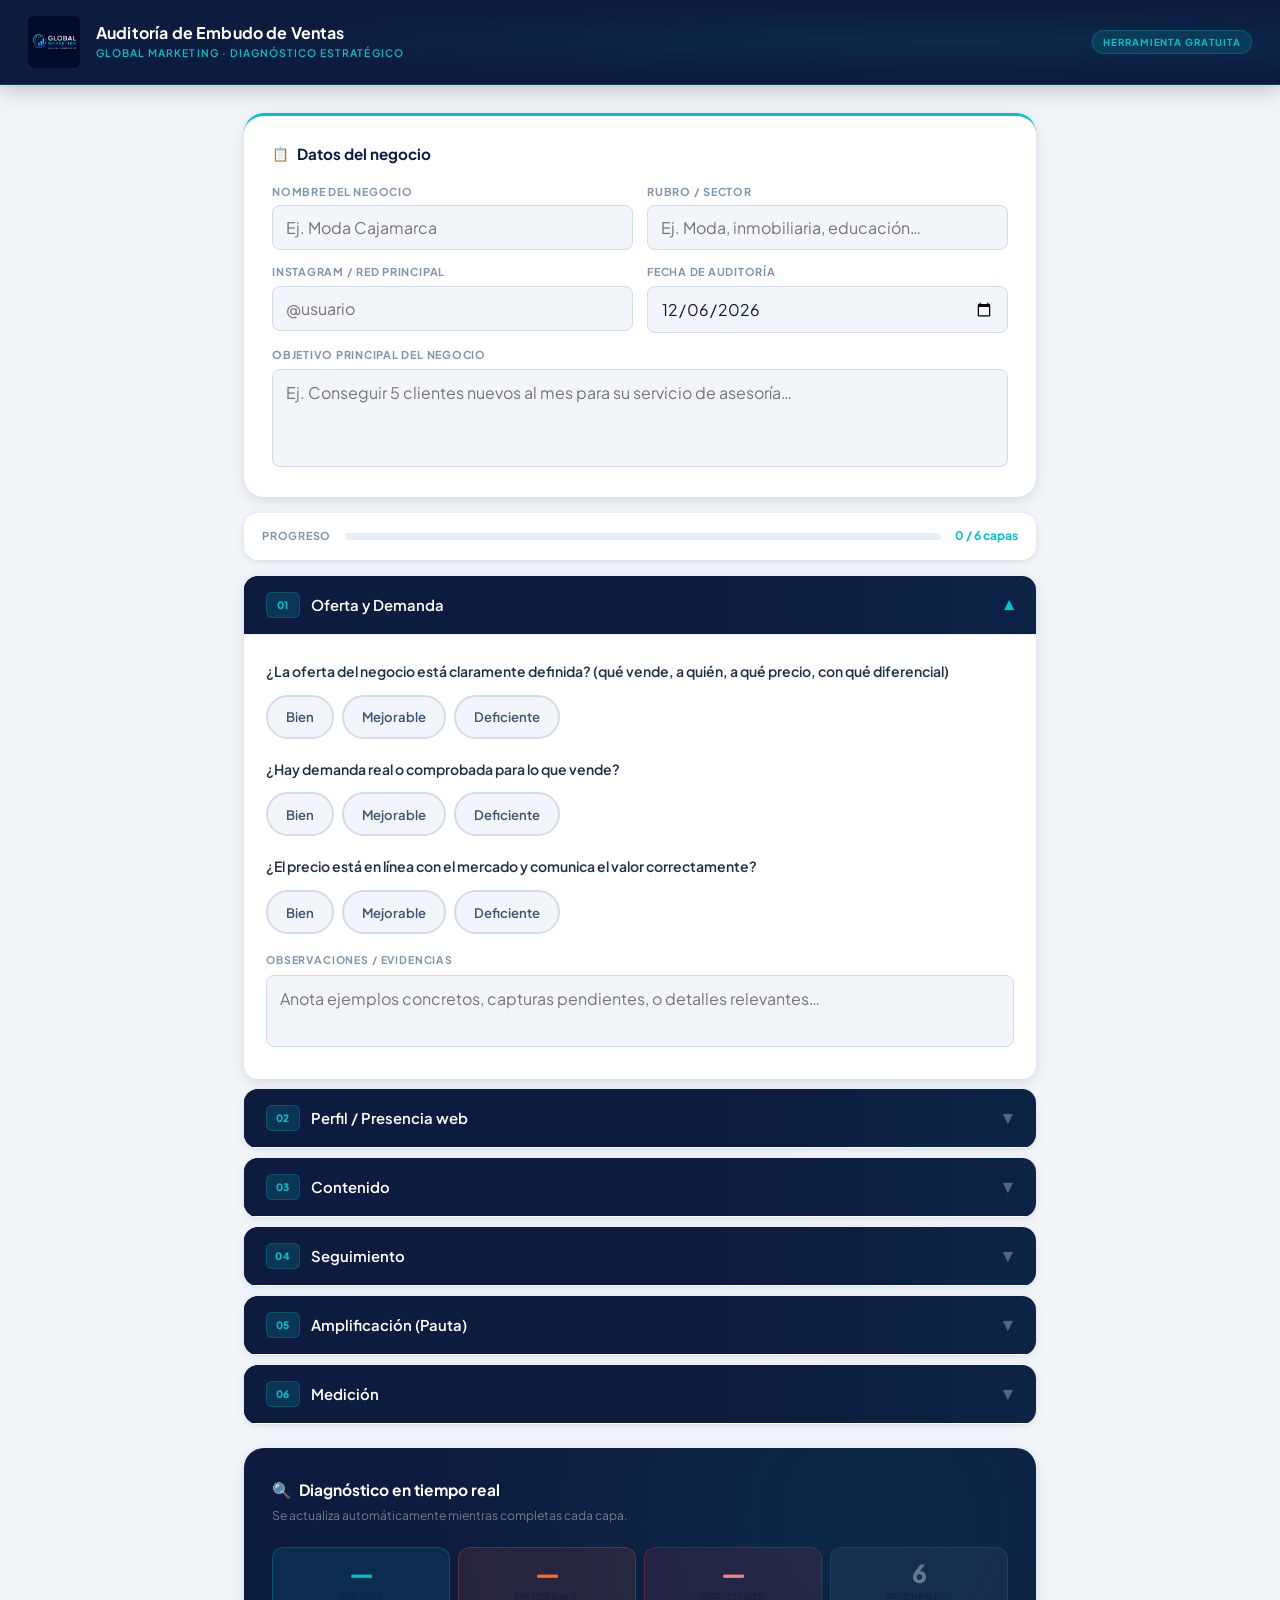
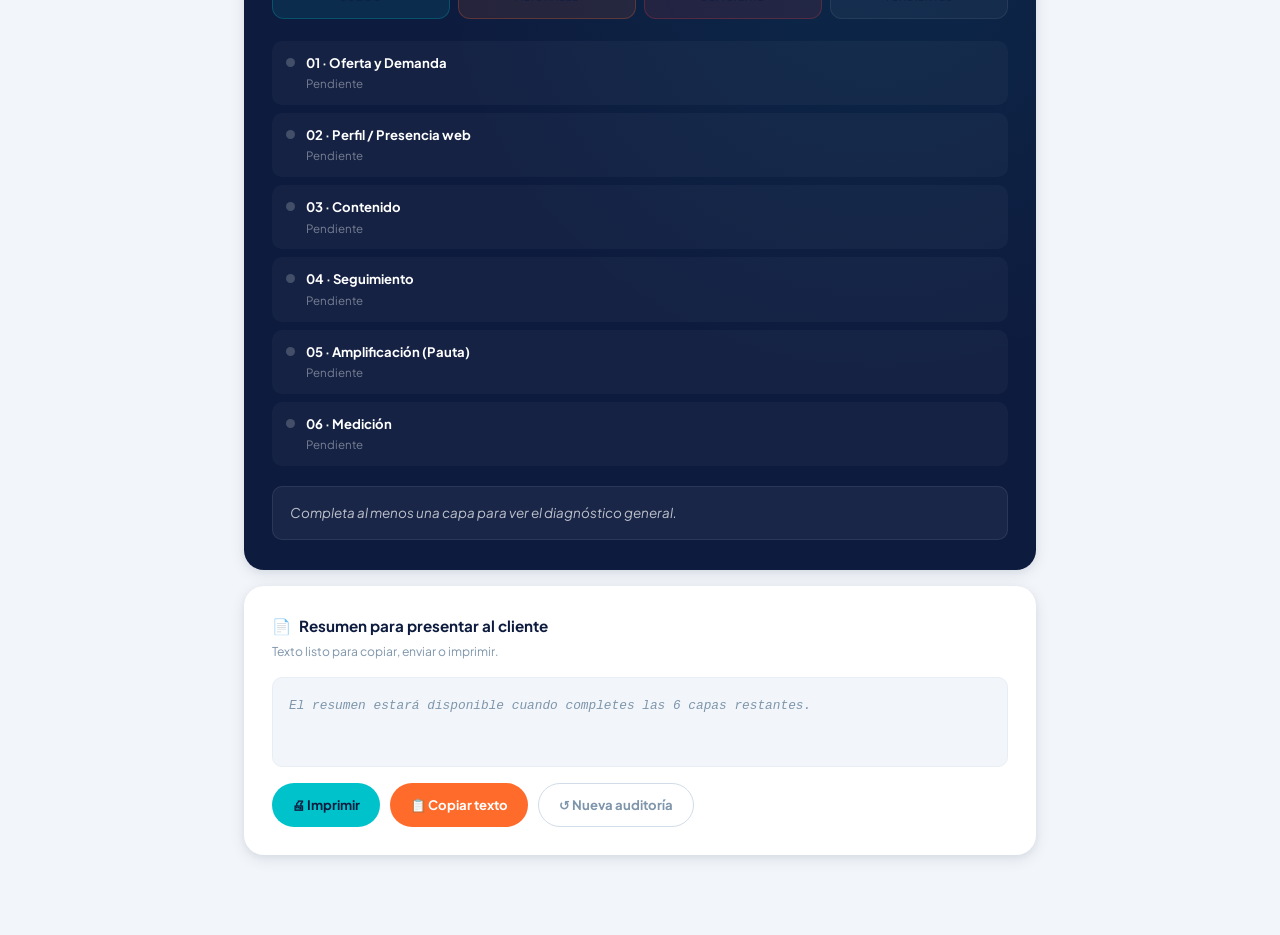
==== auditoria.html @ 601843ef "Subida inicial del sitio Global Marketing" ====
<!DOCTYPE html>
<html lang="es">
<head>
<meta charset="UTF-8">
<meta name="viewport" content="width=device-width, initial-scale=1.0">
<meta name="theme-color" content="#0D1B3E">
<title>Auditoría de Embudo · Global Marketing</title>
<link rel="preconnect" href="https://fonts.googleapis.com">
<link rel="preconnect" href="https://fonts.gstatic.com" crossorigin>
<link href="https://fonts.googleapis.com/css2?family=Plus+Jakarta+Sans:wght@400;500;600;700;800&display=swap" rel="stylesheet">
<style>

/* ── RESET + BASE ────────────────────────────── */
*,*::before,*::after{box-sizing:border-box;margin:0;padding:0}
html{scroll-behavior:smooth;-webkit-text-size-adjust:100%}
body{
  font-family:'Plus Jakarta Sans',system-ui,-apple-system,sans-serif;
  background:#F2F6FA;
  color:#0D1B3E;
  line-height:1.55;
  min-height:100vh;
  -webkit-font-smoothing:antialiased;
}

/* ── VARIABLES ───────────────────────────────── */
:root{
  --navy:#0D1B3E;
  --navy2:#162550;
  --teal:#00C2CB;
  --teal2:#009EA6;
  --orange:#FF6B2B;
  --orange2:#E05820;
  --white:#FFFFFF;
  --g50:#F2F6FA;
  --g100:#E8EEF5;
  --g200:#D2DCE8;
  --g300:#B0C0D2;
  --g400:#7E95AB;
  --g600:#3D5570;
  --g700:#1E3046;
  --ok:#00C2CB;
  --warn:#FF6B2B;
  --err:#E53E3E;
  --r-sm:8px;
  --r:14px;
  --r-lg:20px;
  --sh:0 1px 4px rgba(13,27,62,.06),0 3px 12px rgba(13,27,62,.06);
  --sh-md:0 4px 16px rgba(13,27,62,.09),0 2px 6px rgba(13,27,62,.05);
}

/* ── HEADER ──────────────────────────────────── */
.site-header{
  background:var(--navy);
  background-image:radial-gradient(ellipse at 75% 50%,rgba(0,194,203,.09) 0%,transparent 55%);
  padding:14px 20px;
  display:flex;
  align-items:center;
  gap:12px;
  border-bottom:1px solid rgba(0,194,203,.2);
  position:sticky;
  top:0;
  z-index:100;
  box-shadow:0 2px 24px rgba(0,0,0,.28);
}
@media(min-width:600px){.site-header{padding:16px 28px;gap:16px}}
.site-header img{
  height:44px;
  width:auto;
  object-fit:contain;
  flex-shrink:0;
  border-radius:6px;
}
@media(min-width:600px){.site-header img{height:52px}}
.hdr-title{flex:1;min-width:0}
.hdr-title h1{
  color:var(--white);
  font-size:.9rem;
  font-weight:700;
  letter-spacing:.01em;
  line-height:1.3;
  white-space:nowrap;
  overflow:hidden;
  text-overflow:ellipsis;
}
@media(min-width:480px){.hdr-title h1{font-size:1rem}}
.hdr-title p{
  color:var(--teal);
  font-size:.65rem;
  font-weight:600;
  text-transform:uppercase;
  letter-spacing:.1em;
  margin-top:2px;
}
.hdr-badge{
  background:rgba(0,194,203,.14);
  border:1px solid rgba(0,194,203,.28);
  color:var(--teal);
  font-size:.6rem;
  font-weight:700;
  text-transform:uppercase;
  letter-spacing:.1em;
  padding:4px 10px;
  border-radius:99px;
  white-space:nowrap;
  flex-shrink:0;
  display:none;
}
@media(min-width:480px){.hdr-badge{display:block}}

/* ── LAYOUT ──────────────────────────────────── */
.page-body{
  max-width:840px;
  margin:0 auto;
  padding:20px 14px 80px;
}
@media(min-width:600px){.page-body{padding:28px 24px 80px}}

/* ── CLIENT CARD ─────────────────────────────── */
.client-card{
  background:var(--white);
  border-radius:var(--r-lg);
  box-shadow:var(--sh-md);
  padding:20px 16px 24px;
  margin-bottom:16px;
  border-top:3px solid var(--teal);
}
@media(min-width:600px){.client-card{padding:26px 28px 30px}}
.client-card h2{
  font-size:.95rem;
  font-weight:700;
  color:var(--navy);
  margin-bottom:18px;
  display:flex;
  align-items:center;
  gap:8px;
}
.client-card h2::before{content:'📋';font-size:.85rem}

/* ── FIELDS ──────────────────────────────────── */
.fields-row{
  display:grid;
  grid-template-columns:1fr;
  gap:14px;
}
@media(min-width:500px){.fields-row{grid-template-columns:1fr 1fr}}
.field{display:flex;flex-direction:column;gap:5px}
.field.full{grid-column:1/-1}
.field label{
  font-size:.68rem;
  font-weight:700;
  color:var(--g400);
  text-transform:uppercase;
  letter-spacing:.07em;
}
/* ── prevent iOS zoom: font-size ≥16px on inputs ── */
.field input,
.field select,
.field textarea{
  width:100%;
  border:1.5px solid var(--g200);
  border-radius:var(--r-sm);
  padding:11px 13px;
  font-size:16px;
  color:var(--navy);
  background:var(--g50);
  outline:none;
  transition:border-color .18s,background .18s,box-shadow .18s;
  font-family:inherit;
  -webkit-appearance:none;
  appearance:none;
}
.field input:focus,
.field select:focus,
.field textarea:focus{
  border-color:var(--teal);
  background:var(--white);
  box-shadow:0 0 0 3px rgba(0,194,203,.13);
}
.field textarea{
  resize:none;
  min-height:76px;
  line-height:1.55;
  -webkit-overflow-scrolling:touch;
}
.field input[type="date"]{cursor:pointer}

/* ── PROGRESS ────────────────────────────────── */
.progress-wrap{
  background:var(--white);
  border-radius:var(--r);
  box-shadow:var(--sh);
  padding:14px 18px;
  margin-bottom:16px;
  display:flex;
  align-items:center;
  gap:14px;
}
.progress-label{
  font-size:.68rem;
  font-weight:700;
  color:var(--g400);
  text-transform:uppercase;
  letter-spacing:.07em;
  white-space:nowrap;
}
.progress-bar-bg{
  flex:1;
  height:7px;
  background:var(--g100);
  border-radius:99px;
  overflow:hidden;
}
.progress-bar-fill{
  height:100%;
  background:linear-gradient(90deg,var(--teal),var(--teal2));
  border-radius:99px;
  transition:width .5s cubic-bezier(.4,0,.2,1);
  width:0%;
}
.progress-count{
  font-size:.75rem;
  font-weight:700;
  color:var(--teal);
  white-space:nowrap;
  min-width:62px;
  text-align:right;
}

/* ── LAYER CARDS ─────────────────────────────── */
.layer-card{
  background:var(--white);
  border-radius:var(--r);
  box-shadow:var(--sh);
  margin-bottom:10px;
  overflow:hidden;
  transition:box-shadow .22s;
}
.layer-card.open{box-shadow:var(--sh-md)}

.layer-header{
  padding:0 16px;
  height:58px;
  display:flex;
  align-items:center;
  gap:11px;
  cursor:pointer;
  background:var(--navy);
  background-image:linear-gradient(to right,var(--navy) 60%,rgba(0,194,203,.05));
  transition:background-color .18s;
  -webkit-tap-highlight-color:transparent;
  touch-action:manipulation;
  user-select:none;
}
@media(min-width:600px){.layer-header{padding:0 22px}}
.layer-header:hover{background-color:var(--navy2)}
.layer-header:active{background-color:#1d3060}

.layer-num{
  background:rgba(0,194,203,.16);
  color:var(--teal);
  font-size:.64rem;
  font-weight:800;
  padding:4px 8px;
  border-radius:6px;
  letter-spacing:.05em;
  min-width:34px;
  text-align:center;
  flex-shrink:0;
  border:1px solid rgba(0,194,203,.22);
}
.layer-name{
  color:var(--white);
  font-size:.88rem;
  font-weight:600;
  flex:1;
  min-width:0;
  overflow:hidden;
  text-overflow:ellipsis;
  white-space:nowrap;
}
@media(min-width:400px){.layer-name{font-size:.93rem}}

.layer-status-badge{
  font-size:.62rem;
  font-weight:700;
  padding:3px 9px;
  border-radius:99px;
  opacity:0;
  transition:opacity .3s;
  white-space:nowrap;
  flex-shrink:0;
}
.layer-status-badge.visible{opacity:1}
.layer-status-badge.bien {background:rgba(0,194,203,.2);color:var(--teal)}
.layer-status-badge.mejor{background:rgba(255,107,43,.2);color:var(--orange)}
.layer-status-badge.defic{background:rgba(229,62,62,.2);color:#FC8181}

.layer-chevron{
  color:rgba(255,255,255,.3);
  font-size:.85rem;
  transition:transform .32s cubic-bezier(.4,0,.2,1),color .2s;
  flex-shrink:0;
}
.layer-card.open .layer-chevron{transform:rotate(180deg);color:var(--teal)}

/* ── ACCORDION (max-height, no display:none) ─── */
.layer-body{
  max-height:0;
  overflow:hidden;
  padding:0 16px;
  border-top:1px solid transparent;
  transition:
    max-height .42s cubic-bezier(.4,0,.2,1),
    padding-top .26s ease,
    padding-bottom .26s ease,
    border-top-color .22s;
}
@media(min-width:600px){.layer-body{padding:0 22px}}
.layer-card.open .layer-body{
  max-height:1800px;
  padding-top:6px;
  padding-bottom:26px;
  border-top-color:var(--g100);
}

/* ── QUESTIONS ───────────────────────────────── */
.question-block{margin-top:20px}
.question-label{
  font-size:.875rem;
  font-weight:600;
  color:var(--g700);
  margin-bottom:12px;
  line-height:1.55;
}
.question-options{
  display:flex;
  gap:8px;
  flex-wrap:wrap;
}

/* min 44px height for touch targets */
.opt-btn{
  min-height:44px;
  padding:10px 18px;
  border-radius:99px;
  border:2px solid var(--g200);
  background:var(--g50);
  font-size:.82rem;
  font-weight:600;
  cursor:pointer;
  transition:all .18s cubic-bezier(.4,0,.2,1);
  color:var(--g600);
  font-family:inherit;
  display:inline-flex;
  align-items:center;
  justify-content:center;
  touch-action:manipulation;
  -webkit-tap-highlight-color:transparent;
  user-select:none;
}
.opt-btn:hover{
  border-color:var(--teal);
  color:var(--navy);
  background:rgba(0,194,203,.06);
  transform:translateY(-1px);
}
.opt-btn:active{transform:none}
.opt-btn.sel-bien {border-color:var(--ok);  background:rgba(0,194,203,.1); color:#006B72;font-weight:700}
.opt-btn.sel-mejor{border-color:var(--warn);background:rgba(255,107,43,.1);color:#B34A10;font-weight:700}
.opt-btn.sel-defic{border-color:var(--err); background:rgba(229,62,62,.1); color:#C53030;font-weight:700}

/* ── NOTES AREA ──────────────────────────────── */
.notes-area{margin-top:18px}
.notes-area label{
  font-size:.66rem;
  font-weight:700;
  color:var(--g400);
  text-transform:uppercase;
  letter-spacing:.08em;
  display:block;
  margin-bottom:6px;
}
.notes-area textarea{
  width:100%;
  border:1.5px solid var(--g200);
  border-radius:var(--r-sm);
  padding:11px 13px;
  font-size:16px;
  color:var(--navy);
  background:var(--g50);
  outline:none;
  resize:none;
  min-height:64px;
  font-family:inherit;
  transition:border-color .18s,box-shadow .18s,background .18s;
  -webkit-overflow-scrolling:touch;
  line-height:1.5;
}
.notes-area textarea:focus{
  border-color:var(--teal);
  background:var(--white);
  box-shadow:0 0 0 3px rgba(0,194,203,.13);
}

/* ── ALERT BOX ───────────────────────────────── */
.layer-alert{
  margin-top:16px;
  padding:12px 15px;
  border-radius:10px;
  font-size:.82rem;
  line-height:1.55;
  display:none;
}
.layer-alert.orange{background:rgba(255,107,43,.07);border-left:3px solid var(--orange);color:#8B3A0D;display:block}
.layer-alert.red   {background:rgba(229,62,62,.07); border-left:3px solid var(--err);   color:#7A2828;display:block}
.layer-alert.teal  {background:rgba(0,194,203,.07); border-left:3px solid var(--teal);  color:#00585F;display:block}

/* ── DIAGNOSIS PANEL ─────────────────────────── */
.diag-panel{
  background:var(--navy);
  background-image:radial-gradient(ellipse at 80% 10%,rgba(0,194,203,.08) 0%,transparent 50%);
  border-radius:var(--r-lg);
  box-shadow:var(--sh-md);
  padding:24px 16px;
  margin-top:24px;
}
@media(min-width:600px){.diag-panel{padding:30px 28px}}
.diag-panel h2{
  color:var(--white);
  font-size:.97rem;
  font-weight:700;
  margin-bottom:4px;
  display:flex;
  align-items:center;
  gap:8px;
}
.diag-panel h2::before{content:'🔍'}
.diag-panel .subtitle{
  color:rgba(255,255,255,.42);
  font-size:.76rem;
  margin-bottom:22px;
}

.score-row{
  display:flex;
  gap:8px;
  margin-bottom:22px;
  flex-wrap:wrap;
}
.score-pill{
  flex:1;
  min-width:72px;
  text-align:center;
  padding:13px 6px;
  border-radius:12px;
  border:1px solid rgba(255,255,255,.07);
}
.score-pill .num{font-size:1.55rem;font-weight:800;display:block;line-height:1}
.score-pill .lbl{font-size:.6rem;font-weight:600;text-transform:uppercase;letter-spacing:.08em;opacity:.55;display:block;margin-top:4px}
.score-pill.bien {background:rgba(0,194,203,.1); border-color:rgba(0,194,203,.25)}
.score-pill.bien  .num{color:var(--teal)}
.score-pill.mejor{background:rgba(255,107,43,.1);border-color:rgba(255,107,43,.25)}
.score-pill.mejor .num{color:var(--orange)}
.score-pill.defic{background:rgba(229,62,62,.1); border-color:rgba(229,62,62,.25)}
.score-pill.defic .num{color:#FC8181}
.score-pill.pend {background:rgba(255,255,255,.04)}
.score-pill.pend  .num{color:rgba(255,255,255,.35)}

.findings-list{display:flex;flex-direction:column;gap:8px}
.finding-item{border-radius:10px;padding:12px 14px;display:flex;gap:11px;align-items:flex-start}
.finding-item.bien {background:rgba(0,194,203,.07)}
.finding-item.mejor{background:rgba(255,107,43,.07)}
.finding-item.defic{background:rgba(229,62,62,.07)}
.finding-item.pend {background:rgba(255,255,255,.03)}
.finding-dot{width:9px;height:9px;border-radius:50%;margin-top:5px;flex-shrink:0}
.finding-item.bien  .finding-dot{background:var(--teal)}
.finding-item.mejor .finding-dot{background:var(--orange)}
.finding-item.defic .finding-dot{background:#FC8181}
.finding-item.pend  .finding-dot{background:rgba(255,255,255,.2)}
.finding-name  {font-size:.82rem;font-weight:700;color:var(--white)}
.finding-status{font-size:.72rem;color:rgba(255,255,255,.42);margin-top:2px}
.finding-rec   {font-size:.78rem;color:rgba(255,255,255,.6);margin-top:4px;line-height:1.5}
.finding-note  {font-size:.74rem;color:rgba(255,255,255,.32);font-style:italic;margin-top:4px}

.general-reading{
  margin-top:20px;
  padding:15px 17px;
  border-radius:10px;
  background:rgba(255,255,255,.05);
  border:1px solid rgba(255,255,255,.08);
  font-size:.84rem;
  color:rgba(255,255,255,.72);
  line-height:1.65;
  min-height:46px;
}

/* ── SUMMARY CARD ────────────────────────────── */
.summary-card{
  background:var(--white);
  border-radius:var(--r-lg);
  box-shadow:var(--sh-md);
  padding:22px 16px;
  margin-top:16px;
}
@media(min-width:600px){.summary-card{padding:28px 28px}}
.summary-card h2{
  font-size:.95rem;
  font-weight:700;
  color:var(--navy);
  margin-bottom:4px;
  display:flex;
  align-items:center;
  gap:8px;
}
.summary-card h2::before{content:'📄'}
.summary-card .subtitle{font-size:.76rem;color:var(--g400);margin-bottom:16px}
.summary-box{
  background:var(--g50);
  border:1.5px solid var(--g100);
  border-radius:10px;
  padding:16px;
  font-size:.8rem;
  color:var(--navy);
  line-height:1.8;
  white-space:pre-line;
  min-height:90px;
  font-family:'Courier New',monospace;
}
.summary-box em{color:var(--g400);font-style:italic;font-family:inherit}

/* ── ACTION BUTTONS ──────────────────────────── */
.action-row{
  display:flex;
  gap:10px;
  margin-top:16px;
  flex-wrap:wrap;
}
.btn{
  min-height:44px;
  padding:10px 20px;
  border-radius:99px;
  font-size:.82rem;
  font-weight:700;
  cursor:pointer;
  border:none;
  transition:all .18s cubic-bezier(.4,0,.2,1);
  display:inline-flex;
  align-items:center;
  gap:6px;
  font-family:inherit;
  touch-action:manipulation;
  -webkit-tap-highlight-color:transparent;
  user-select:none;
}
.btn-primary{background:var(--teal);color:var(--navy)}
.btn-primary:hover{background:var(--teal2);transform:translateY(-1px);box-shadow:0 4px 14px rgba(0,194,203,.32)}
.btn-primary:active{transform:none;box-shadow:none}
.btn-secondary{background:var(--orange);color:var(--white)}
.btn-secondary:hover{background:var(--orange2);transform:translateY(-1px);box-shadow:0 4px 14px rgba(255,107,43,.35)}
.btn-secondary:active{transform:none;box-shadow:none}
.btn-ghost{background:transparent;color:var(--g400);border:1.5px solid var(--g200)}
.btn-ghost:hover{border-color:var(--g300);color:var(--g700)}

/* ── PRINT ───────────────────────────────────── */
@media print{
  body{background:#fff!important}
  .site-header{position:static!important;background:var(--navy)!important;-webkit-print-color-adjust:exact;print-color-adjust:exact}
  .layer-body{max-height:9999px!important;overflow:visible!important;padding-top:6px!important;padding-bottom:26px!important;border-top-color:var(--g100)!important}
  .layer-header{background:var(--navy)!important;-webkit-print-color-adjust:exact;print-color-adjust:exact}
  .diag-panel{background:var(--navy)!important;-webkit-print-color-adjust:exact;print-color-adjust:exact;page-break-inside:avoid}
  .layer-card{page-break-inside:avoid}
  .summary-card{page-break-inside:avoid}
  .action-row{display:none!important}
  .progress-wrap{display:none!important}
  .hdr-badge{display:none!important}
}

</style>
</head>
<body>

<header class="site-header">
  <img src="[data-uri]" alt="Global Marketing – Digital Ecosystem" />
  <div class="hdr-title">
    <h1>Auditoría de Embudo de Ventas</h1>
    <p>Global Marketing · Diagnóstico estratégico</p>
  </div>
  <span class="hdr-badge">Herramienta gratuita</span>
</header>

<div class="page-body">

  <div class="client-card">
    <h2>Datos del negocio</h2>
    <div class="fields-row">
      <div class="field">
        <label for="biz-name">Nombre del negocio</label>
        <input type="text" id="biz-name" placeholder="Ej. Moda Cajamarca"
               autocorrect="off" autocomplete="organization" spellcheck="false">
      </div>
      <div class="field">
        <label for="biz-sector">Rubro / sector</label>
        <input type="text" id="biz-sector" placeholder="Ej. Moda, inmobiliaria, educación…"
               autocorrect="off" spellcheck="false">
      </div>
      <div class="field">
        <label for="biz-ig">Instagram / red principal</label>
        <input type="text" id="biz-ig" placeholder="@usuario"
               autocorrect="off" autocapitalize="none" spellcheck="false">
      </div>
      <div class="field">
        <label for="biz-date">Fecha de auditoría</label>
        <input type="date" id="biz-date">
      </div>
      <div class="field full">
        <label for="biz-goal">Objetivo principal del negocio</label>
        <textarea id="biz-goal" rows="3"
                  placeholder="Ej. Conseguir 5 clientes nuevos al mes para su servicio de asesoría…"></textarea>
      </div>
    </div>
  </div>

  <div class="progress-wrap">
    <span class="progress-label">Progreso</span>
    <div class="progress-bar-bg">
      <div class="progress-bar-fill" id="progressFill"></div>
    </div>
    <span class="progress-count" id="progressCount">0 / 6 capas</span>
  </div>

  <div id="layersContainer"></div>

  <div class="diag-panel">
    <h2>Diagnóstico en tiempo real</h2>
    <p class="subtitle">Se actualiza automáticamente mientras completas cada capa.</p>
    <div class="score-row">
      <div class="score-pill bien" ><span class="num" id="scoreB">—</span><span class="lbl">Sólido</span></div>
      <div class="score-pill mejor"><span class="num" id="scoreM">—</span><span class="lbl">Mejorable</span></div>
      <div class="score-pill defic"><span class="num" id="scoreD">—</span><span class="lbl">Deficiente</span></div>
      <div class="score-pill pend" ><span class="num" id="scoreP">6</span><span class="lbl">Pendientes</span></div>
    </div>
    <div class="findings-list" id="findingsList"></div>
    <div class="general-reading" id="generalReading">
      <em>Completa al menos una capa para ver el diagnóstico general.</em>
    </div>
  </div>

  <div class="summary-card">
    <h2>Resumen para presentar al cliente</h2>
    <p class="subtitle">Texto listo para copiar, enviar o imprimir.</p>
    <div class="summary-box" id="summaryBox">
      <em>El resumen aparece cuando completes todas las capas.</em>
    </div>
    <div class="action-row">
      <button class="btn btn-primary"   onclick="window.print()">🖨 Imprimir</button>
      <button class="btn btn-secondary" onclick="copyToClipboard(this)">📋 Copiar texto</button>
      <button class="btn btn-ghost"     onclick="resetForm()">↺ Nueva auditoría</button>
    </div>
  </div>

</div>

<script>
// ── helpers ─────────────────────────────────────────────
function _isoToday(id) {
  const d = new Date(), z = n => String(n).padStart(2,"0");
  document.getElementById(id).value = d.getFullYear()+"-"+z(d.getMonth()+1)+"-"+z(d.getDate());
}

// ─────────────────────────────────────────────
// DATA
// ─────────────────────────────────────────────
const LAYERS = [
  {
    id: "oferta",
    num: "01",
    name: "Oferta y Demanda",
    questions: [
      {
        id: "q_oferta_clara",
        text: "¿La oferta del negocio está claramente definida? (qué vende, a quién, a qué precio, con qué diferencial)",
        opts: ["Bien","Mejorable","Deficiente"]
      },
      {
        id: "q_demanda",
        text: "¿Hay demanda real o comprobada para lo que vende?",
        opts: ["Bien","Mejorable","Deficiente"]
      },
      {
        id: "q_precio",
        text: "¿El precio está en línea con el mercado y comunica el valor correctamente?",
        opts: ["Bien","Mejorable","Deficiente"]
      }
    ],
    alerts: {
      defic: "⚠️ Si la oferta no está clara o el mercado no la demanda, ninguna estrategia de contenido podrá compensarlo. Esto es lo primero que hay que resolver.",
      mejor: "💡 La oferta tiene potencial pero necesita afinamiento antes de invertir en contenido o pauta."
    },
    rec: {
      bien:  "Oferta sólida — base lista para construir encima.",
      mejor: "Refinar propuesta de valor antes de escalar. Servicio: taller de oferta + estrategia.",
      defic: "Redefinir oferta y validar demanda antes de cualquier otra acción. Servicio: consultoría estratégica."
    }
  },
  {
    id: "perfil",
    num: "02",
    name: "Perfil / Presencia web",
    questions: [
      {
        id: "q_bio",
        text: "¿La bio/descripción del perfil comunica qué vende y a quién en menos de 5 segundos?",
        opts: ["Bien","Mejorable","Deficiente"]
      },
      {
        id: "q_visual",
        text: "¿La identidad visual (foto, paleta, grilla) proyecta profesionalismo y coherencia de marca?",
        opts: ["Bien","Mejorable","Deficiente"]
      },
      {
        id: "q_web",
        text: "¿Tiene página web o landing page propia? ¿Funciona como punto de venta?",
        opts: ["Bien","Mejorable","Deficiente"]
      },
      {
        id: "q_cta_perfil",
        text: "¿El perfil tiene un CTA claro (link, botón de contacto, WhatsApp)?",
        opts: ["Bien","Mejorable","Deficiente"]
      }
    ],
    alerts: {
      defic: "⚠️ Un perfil que no convierte es como una tienda con la puerta trabada. El contenido trae visitas, pero el perfil las pierde.",
      mejor: "💡 El perfil está encaminado, pero hay oportunidad de optimizar para que cierre más sin necesidad de más seguidores."
    },
    rec: {
      bien:  "Perfil optimizado — convierte visitas en consultas.",
      mejor: "Optimizar bio, CTA y coherencia visual. Servicio: optimización de perfil (incluida en Plan Premium) + web si aplica.",
      defic: "Reconstruir presencia desde cero: bio, visual, web y CTA. Servicio: paquete perfil + G-Studio para web."
    }
  },
  {
    id: "contenido",
    num: "03",
    name: "Contenido",
    questions: [
      {
        id: "q_frecuencia",
        text: "¿Publica con frecuencia consistente (mínimo 3 veces/semana)?",
        opts: ["Bien","Mejorable","Deficiente"]
      },
      {
        id: "q_estrategia",
        text: "¿El contenido está alineado a un objetivo de ventas o solo es decorativo?",
        opts: ["Bien","Mejorable","Deficiente"]
      },
      {
        id: "q_variedad",
        text: "¿Usa distintos formatos: reels, carruseles, posts estáticos, stories?",
        opts: ["Bien","Mejorable","Deficiente"]
      },
      {
        id: "q_audiovisual",
        text: "¿La calidad audiovisual (fotos, videos) está a la altura de lo que vende?",
        opts: ["Bien","Mejorable","Deficiente"]
      }
    ],
    alerts: {
      defic: "⚠️ Sin contenido consistente y estratégico, el negocio es invisible en redes. Este es el motor principal de atracción.",
      mejor: "💡 Ya hay esfuerzo en contenido pero falta alinearlo a la venta. Un ajuste estratégico puede duplicar los resultados."
    },
    rec: {
      bien:  "Contenido activo y estratégico — mantener ritmo.",
      mejor: "Alinear contenido a ventas con estructura editorial. Servicio: Plan Básico o Crecimiento.",
      defic: "Crear sistema de contenido desde cero. Servicio: Plan Crecimiento o Premium + producción audiovisual (Gustavo)."
    }
  },
  {
    id: "seguimiento",
    num: "04",
    name: "Seguimiento",
    questions: [
      {
        id: "q_volumen",
        text: "¿Cuántos mensajes o consultas recibe el negocio por semana?",
        opts: ["Varios (10 o más)","Algunos (1 a 9)","Casi ninguno (0)"]
      },
      {
        id: "q_velocidad",
        text: "¿Se responden los mensajes antes de 1 hora?",
        opts: ["Bien","Mejorable","Deficiente"]
      },
      {
        id: "q_proceso",
        text: "¿Tiene un proceso de venta definido para convertir consultas en clientes?",
        opts: ["Bien","Mejorable","Deficiente"]
      }
    ],
    alerts: {
      defic: "⚠️ Si los mensajes no se responden rápido o no hay proceso de cierre, el contenido genera interés que se pierde. La venta vive en el seguimiento.",
      mejor: "💡 Hay respuesta pero sin sistema. Un proceso simple de seguimiento puede mejorar significativamente la tasa de cierre."
    },
    rec: {
      bien:  "Seguimiento sólido — sistema de cierre operativo.",
      mejor: "Mejorar tiempo de respuesta y estructurar proceso de venta. Servicio: consultoría de proceso comercial.",
      defic: "Implementar proceso de respuesta rápida y script de ventas. Servicio: consultoría + WhatsApp Business setup."
    }
  },
  {
    id: "amplificacion",
    num: "05",
    name: "Amplificación (Pauta)",
    questions: [
      {
        id: "q_ads",
        text: "¿Invierte en publicidad pagada (Meta Ads, Google Ads)?",
        opts: ["Bien","Mejorable","Deficiente"]
      },
      {
        id: "q_budget",
        text: "¿Tiene un presupuesto mensual asignado para pauta?",
        opts: ["Bien","Mejorable","Deficiente"]
      },
      {
        id: "q_segmentacion",
        text: "¿La segmentación del anuncio apunta al cliente ideal correcto?",
        opts: ["Bien","Mejorable","No aplica / Sin pauta"]
      }
    ],
    alerts: {
      defic: "⚠️ Sin pauta, el contenido orgánico tiene un techo natural. La amplificación pagada es el acelerador del sistema.",
      mejor: "💡 Hay algo de inversión pero sin estrategia clara. Optimizar la segmentación y el objetivo puede multiplicar el retorno."
    },
    rec: {
      bien:  "Pauta activa y segmentada — escalar lo que funciona.",
      mejor: "Optimizar campañas y segmentación. Servicio: add-on ADS (S/70).",
      defic: "Iniciar inversión en pauta con estrategia básica. Servicio: configuración + gestión de campaña ADS (S/70)."
    }
  },
  {
    id: "medicion",
    num: "06",
    name: "Medición",
    questions: [
      {
        id: "q_metricas",
        text: "¿Revisa métricas de Instagram/Facebook regularmente (alcance, guardados, visitas al perfil)?",
        opts: ["Bien","Mejorable","Deficiente"]
      },
      {
        id: "q_conversion",
        text: "¿Sabe cuántas consultas genera cada pieza de contenido o campaña?",
        opts: ["Bien","Mejorable","Deficiente"]
      },
      {
        id: "q_ajuste",
        text: "¿Ajusta su estrategia basándose en los datos?",
        opts: ["Bien","Mejorable","Deficiente"]
      }
    ],
    alerts: {
      defic: "⚠️ Sin medir no se puede mejorar. Lo que no se mide se repite aunque no funcione.",
      mejor: "💡 Hay algo de seguimiento pero sin sistematizarlo. Crear el hábito de revisar 3-4 métricas clave cada semana es suficiente para arrancar."
    },
    rec: {
      bien:  "Sistema de medición activo — decisiones basadas en datos.",
      mejor: "Definir KPIs clave y revisión semanal. Servicio: incluido en Plan Premium.",
      defic: "Implementar hábito de medición básico. Servicio: incluido en Plan Premium + revisión semanal de resultados."
    }
  }
];

// ─────────────────────────────────────────────
// STATE
// ─────────────────────────────────────────────
const state = {};
LAYERS.forEach(l => {
  state[l.id] = { answers: {}, notes: "" };
});

// ─────────────────────────────────────────────
// BUILD UI
// ─────────────────────────────────────────────
function buildLayers() {
  const c = document.getElementById("layersContainer");
  LAYERS.forEach((layer, idx) => {
    const card = document.createElement("div");
    card.className = "layer-card";
    card.id = `card-${layer.id}`;

    card.innerHTML = `
      <div class="layer-header" onclick="toggleLayer('${layer.id}')">
        <span class="layer-num">${layer.num}</span>
        <span class="layer-name">${layer.name}</span>
        <span class="layer-status-badge" id="badge-${layer.id}"></span>
        <span class="layer-chevron">▼</span>
      </div>
      <div class="layer-body" id="body-${layer.id}">
        ${layer.questions.map(q => `
          <div class="question-block">
            <div class="question-label">${q.text}</div>
            <div class="question-options" id="opts-${q.id}">
              ${q.opts.map(o => `<button class="opt-btn" onclick="selectOpt('${layer.id}','${q.id}','${o}',this)">${o}</button>`).join("")}
            </div>
          </div>
        `).join("")}
        <div class="layer-alert" id="alert-${layer.id}"></div>
        <div class="notes-area">
          <label>Observaciones / evidencias</label>
          <textarea placeholder="Anota ejemplos concretos, capturas pendientes, o detalles relevantes…" oninput="saveNotes('${layer.id}',this.value)" id="notes-${layer.id}"></textarea>
        </div>
      </div>
    `;
    c.appendChild(card);
  });
  // Open first layer
  toggleLayer(LAYERS[0].id);
  // Set today's date
  _isoToday("biz-date");
}

function toggleLayer(id) {
  const card = document.getElementById("card-" + id);
  const opening = !card.classList.contains("open");
  card.classList.toggle("open");
  if (opening) {
    setTimeout(() => {
      const y = card.getBoundingClientRect().top + window.pageYOffset - 14;
      window.scrollTo({ top: Math.max(0, y), behavior: "smooth" });
    }, 70);
  }
}

// ─────────────────────────────────────────────
// INTERACTIONS
// ─────────────────────────────────────────────
function selectOpt(layerId, qId, value, btn) {
  // Deselect siblings
  const siblings = document.querySelectorAll(`#opts-${qId} .opt-btn`);
  siblings.forEach(b => b.className = "opt-btn");
  
  // Determine class
  const cls = getClass(value);
  btn.classList.add(`sel-${cls}`);
  
  // Save
  state[layerId].answers[qId] = value;
  
  // Handle volume question special logic
  if (qId === "q_volumen") {
    updateVolumeDependency(layerId, value);
  }
  
  render();
}

function updateVolumeDependency(layerId, volumeValue) {
  const speedRow = document.getElementById("opts-q_velocidad");
  if (!speedRow) return;
  const speedBtns = speedRow.querySelectorAll(".opt-btn");
  
  if (volumeValue === "Casi ninguno (0)") {
    // Disable speed question; auto-mark as N/A
    speedBtns.forEach(b => { b.style.opacity = ".35"; b.style.pointerEvents = "none"; });
    state[layerId].answers["q_velocidad"] = "_noaplica";
    const alertDiv = document.getElementById(`alert-${layerId}`);
    alertDiv.className = "layer-alert orange";
    alertDiv.innerHTML = "⚠️ <strong>Atención:</strong> Si casi no llegan mensajes, el problema no está en el seguimiento — está en capas anteriores (contenido, perfil u oferta). Revisa las capas 01–03 primero.";
  } else {
    speedBtns.forEach(b => { b.style.opacity = "1"; b.style.pointerEvents = "auto"; });
    if (state[layerId].answers["q_velocidad"] === "_noaplica") {
      delete state[layerId].answers["q_velocidad"];
    }
  }
}

function saveNotes(layerId, value) {
  state[layerId].notes = value;
  render();
}

function getClass(value) {
  if (value === "Bien" || value === "Varios (10 o más)") return "bien";
  if (value === "Mejorable" || value === "Algunos (1 a 9)") return "mejor";
  if (value === "Deficiente" || value === "Casi ninguno (0)") return "defic";
  if (value === "No aplica / Sin pauta") return "mejor";
  return "pend";
}

function getLayerScore(layerId) {
  const layer = LAYERS.find(l => l.id === layerId);
  const answers = state[layerId].answers;
  const answeredQ = layer.questions.filter(q => answers[q.id] && answers[q.id] !== "_noaplica");
  if (answeredQ.length === 0) return null;
  
  const classes = answeredQ.map(q => getClass(answers[q.id]));
  if (classes.includes("defic")) return "defic";
  if (classes.includes("mejor")) return "mejor";
  return "bien";
}

function isLayerComplete(layerId) {
  const layer = LAYERS.find(l => l.id === layerId);
  return layer.questions.every(q => {
    const a = state[layerId].answers[q.id];
    return a !== undefined && a !== null;
  });
}

// ─────────────────────────────────────────────
// RENDER
// ─────────────────────────────────────────────
function render() {
  let completed = 0;
  let b = 0, m = 0, d = 0, p = 0;

  LAYERS.forEach(layer => {
    const score = getLayerScore(layer.id);
    const badge = document.getElementById(`badge-${layer.id}`);
    const alertDiv = document.getElementById(`alert-${layer.id}`);
    
    if (score) {
      completed++;
      badge.className = `layer-status-badge visible ${score}`;
      if (score === "bien")  { badge.textContent = "✓ Sólido"; b++; }
      if (score === "mejor") { badge.textContent = "⚡ Mejorable"; m++; }
      if (score === "defic") { badge.textContent = "⚠ Deficiente"; d++; }
      
      // Layer alert (skip seguimiento volume override)
      if (layer.id !== "seguimiento" || state[layer.id].answers["q_volumen"] !== "Casi ninguno (0)") {
        if (score === "defic" && layer.alerts.defic) {
          alertDiv.className = "layer-alert red";
          alertDiv.innerHTML = layer.alerts.defic;
        } else if (score === "mejor" && layer.alerts.mejor) {
          alertDiv.className = "layer-alert orange";
          alertDiv.innerHTML = layer.alerts.mejor;
        } else {
          alertDiv.className = "layer-alert";
        }
      }
    } else {
      p++;
      badge.className = "layer-status-badge";
      alertDiv.className = "layer-alert";
    }
  });

  // Progress
  const pct = Math.round((completed / LAYERS.length) * 100);
  document.getElementById("progressFill").style.width = pct + "%";
  document.getElementById("progressCount").textContent = `${completed} / ${LAYERS.length} capas`;

  // Score pills
  document.getElementById("scoreB").textContent = completed ? b : "—";
  document.getElementById("scoreM").textContent = completed ? m : "—";
  document.getElementById("scoreD").textContent = completed ? d : "—";
  document.getElementById("scoreP").textContent = LAYERS.length - completed;

  // Findings
  renderFindings();
  renderGeneralReading(b, m, d, p);
  renderSummary(b, m, d, p);
}

function renderFindings() {
  const list = document.getElementById("findingsList");
  list.innerHTML = "";
  LAYERS.forEach(layer => {
    const score = getLayerScore(layer.id);
    const notes = state[layer.id].notes;
    const cls = score || "pend";
    const div = document.createElement("div");
    div.className = `finding-item ${cls}`;
    div.innerHTML = `
      <div class="finding-dot"></div>
      <div>
        <div class="finding-name">${layer.num} · ${layer.name}</div>
        <div class="finding-status">${score ? (score === "bien" ? "✓ Sólido" : score === "mejor" ? "⚡ Mejorable" : "⚠ Deficiente") : "Pendiente"}</div>
        ${score ? `<div class="finding-rec">${layer.rec[score]}</div>` : ""}
        ${notes ? `<div class="finding-note">📝 ${notes}</div>` : ""}
      </div>
    `;
    list.appendChild(div);
  });
}

function renderGeneralReading(b, m, d, p) {
  const div = document.getElementById("generalReading");
  if (p === 6) { div.innerHTML = '<em>Completa al menos una capa para ver el diagnóstico general.</em>'; return; }
  
  const completed = 6 - p;
  let msg = "";
  
  if (d >= 3) {
    msg = `🔴 <strong>Sistema con fugas críticas.</strong> ${d} de ${completed} capas evaluadas muestran problemas serios. El contenido por sí solo no puede compensar estas fallas estructurales. Se recomienda intervención integral antes de escalar.`;
  } else if (d >= 1 && m >= 2) {
    msg = `🟠 <strong>Sistema parcialmente roto.</strong> Hay ${d} capa(s) deficiente(s) y ${m} mejorable(s). Existe potencial, pero hay fugas que están costando ventas todos los días. Priorizar las capas en rojo primero.`;
  } else if (d === 0 && m >= 3) {
    msg = `🟡 <strong>Sistema funcional con oportunidades claras.</strong> La base está, pero hay ${m} puntos mejorables que, al optimizarse, pueden generar un salto significativo en resultados.`;
  } else if (d === 0 && m <= 2 && b >= 4) {
    msg = `🟢 <strong>Sistema sólido.</strong> La mayoría de las capas están funcionando bien. El foco ahora es escalar lo que ya funciona: más contenido, más pauta, más consistencia.`;
  } else if (p > 0) {
    msg = `⏳ <strong>Diagnóstico parcial.</strong> Completa las ${p} capas restantes para obtener el panorama completo.`;
  } else {
    msg = `✅ <strong>Auditoría completa.</strong> ${b} capas sólidas, ${m} mejorables, ${d} deficientes. Revisa las recomendaciones por capa para priorizar acciones.`;
  }
  div.innerHTML = msg;
}

function renderSummary(b, m, d, p) {
  const box = document.getElementById("summaryBox");
  if (p > 0) {
    box.innerHTML = `<em>El resumen estará disponible cuando completes las ${p} capas restantes.</em>`;
    return;
  }
  
  const name = document.getElementById("biz-name").value || "[Nombre del negocio]";
  const sector = document.getElementById("biz-sector").value || "";
  const date = document.getElementById("biz-date").value || new Date().toLocaleDateString("es-PE");
  const goal = document.getElementById("biz-goal").value || "";
  
  const deficLayers = LAYERS.filter(l => getLayerScore(l.id) === "defic");
  const mejorLayers = LAYERS.filter(l => getLayerScore(l.id) === "mejor");
  const bienLayers  = LAYERS.filter(l => getLayerScore(l.id) === "bien");
  
  let summary = `AUDITORÍA DE EMBUDO · GLOBAL MARKETING\n`;
  summary += `${"─".repeat(40)}\n`;
  summary += `Negocio: ${name}${sector ? " · " + sector : ""}\n`;
  summary += `Fecha: ${date}\n`;
  if (goal) summary += `Objetivo: ${goal}\n`;
  summary += `\nRESULTADO: ${b} sólido(s) · ${m} mejorable(s) · ${d} deficiente(s)\n`;
  summary += `${"─".repeat(40)}\n\n`;
  
  if (deficLayers.length) {
    summary += `⚠ PRIORIDAD ALTA — Capas deficientes:\n`;
    deficLayers.forEach(l => {
      summary += `• ${l.name}: ${l.rec.defic}\n`;
      const notes = state[l.id].notes;
      if (notes) summary += `  → Evidencia: ${notes}\n`;
    });
    summary += "\n";
  }
  if (mejorLayers.length) {
    summary += `⚡ OPORTUNIDADES DE MEJORA:\n`;
    mejorLayers.forEach(l => {
      summary += `• ${l.name}: ${l.rec.mejor}\n`;
      const notes = state[l.id].notes;
      if (notes) summary += `  → Nota: ${notes}\n`;
    });
    summary += "\n";
  }
  if (bienLayers.length) {
    summary += `✓ CAPAS SÓLIDAS (mantener):\n`;
    summary += bienLayers.map(l => `• ${l.name}`).join(" · ") + "\n\n";
  }
  
  // Siguientes pasos
  const services = [];
  LAYERS.forEach(l => {
    const score = getLayerScore(l.id);
    if (score && score !== "bien") {
      const rec = l.rec[score];
      const match = rec.match(/Servicio: (.+)/);
      if (match) services.push(match[1]);
    }
  });
  if (services.length) {
    summary += `PRÓXIMOS PASOS SUGERIDOS:\n`;
    services.forEach((s, i) => summary += `${i+1}. ${s}\n`);
    summary += "\n";
  }
  
  summary += `${"─".repeat(40)}\n`;
  summary += `Global Marketing · @global.marketing2020\n`;
  summary += `Este diagnóstico es confidencial y fue preparado exclusivamente para ${name}.`;
  
  box.textContent = summary;
}

// ─────────────────────────────────────────────
// UTILS
// ─────────────────────────────────────────────
function copyToClipboard(btn) {
  const text = document.getElementById("summaryBox").textContent;
  const orig = btn.innerHTML;
  const ok = () => { btn.innerHTML = "✓ Copiado"; setTimeout(() => btn.innerHTML = orig, 2000); };
  if (navigator.clipboard && window.isSecureContext) {
    navigator.clipboard.writeText(text).then(ok).catch(() => _fbCopy(text, ok));
  } else { _fbCopy(text, ok); }
}
function _fbCopy(text, ok) {
  try {
    const ta = Object.assign(document.createElement("textarea"), {value: text});
    Object.assign(ta.style, {position:"fixed",left:"-9999px",top:"0",opacity:"0"});
    document.body.appendChild(ta); ta.focus(); ta.select();
    document.execCommand("copy"); document.body.removeChild(ta); ok();
  } catch(e) { alert("Selecciona y copia el texto manualmente (Ctrl+C / Cmd+C)."); }
}

function resetForm() {
  if (!confirm("¿Seguro que quieres iniciar una nueva auditoría? Se perderán los datos actuales.")) return;
  LAYERS.forEach(l => { state[l.id] = { answers: {}, notes: "" }; });
  // Reset UI
  document.querySelectorAll(".opt-btn").forEach(b => b.className = "opt-btn");
  document.querySelectorAll("textarea[id^='notes-']").forEach(t => t.value = "");
  document.getElementById("biz-name").value = "";
  document.getElementById("biz-sector").value = "";
  document.getElementById("biz-ig").value = "";
  document.getElementById("biz-goal").value = "";
  _isoToday("biz-date");
  // Reset speed question if was disabled
  const speedRow = document.getElementById("opts-q_velocidad");
  if (speedRow) speedRow.querySelectorAll(".opt-btn").forEach(b => { b.style.opacity = "1"; b.style.pointerEvents = "auto"; });
  // Close all, open first
  document.querySelectorAll(".layer-card").forEach(c => c.classList.remove("open"));
  render();
  toggleLayer(LAYERS[0].id);
  window.scrollTo({ top: 0, behavior: "smooth" });
}

// ─────────────────────────────────────────────
// INIT
// ─────────────────────────────────────────────
buildLayers();
render();
</script>
</body>
</html>
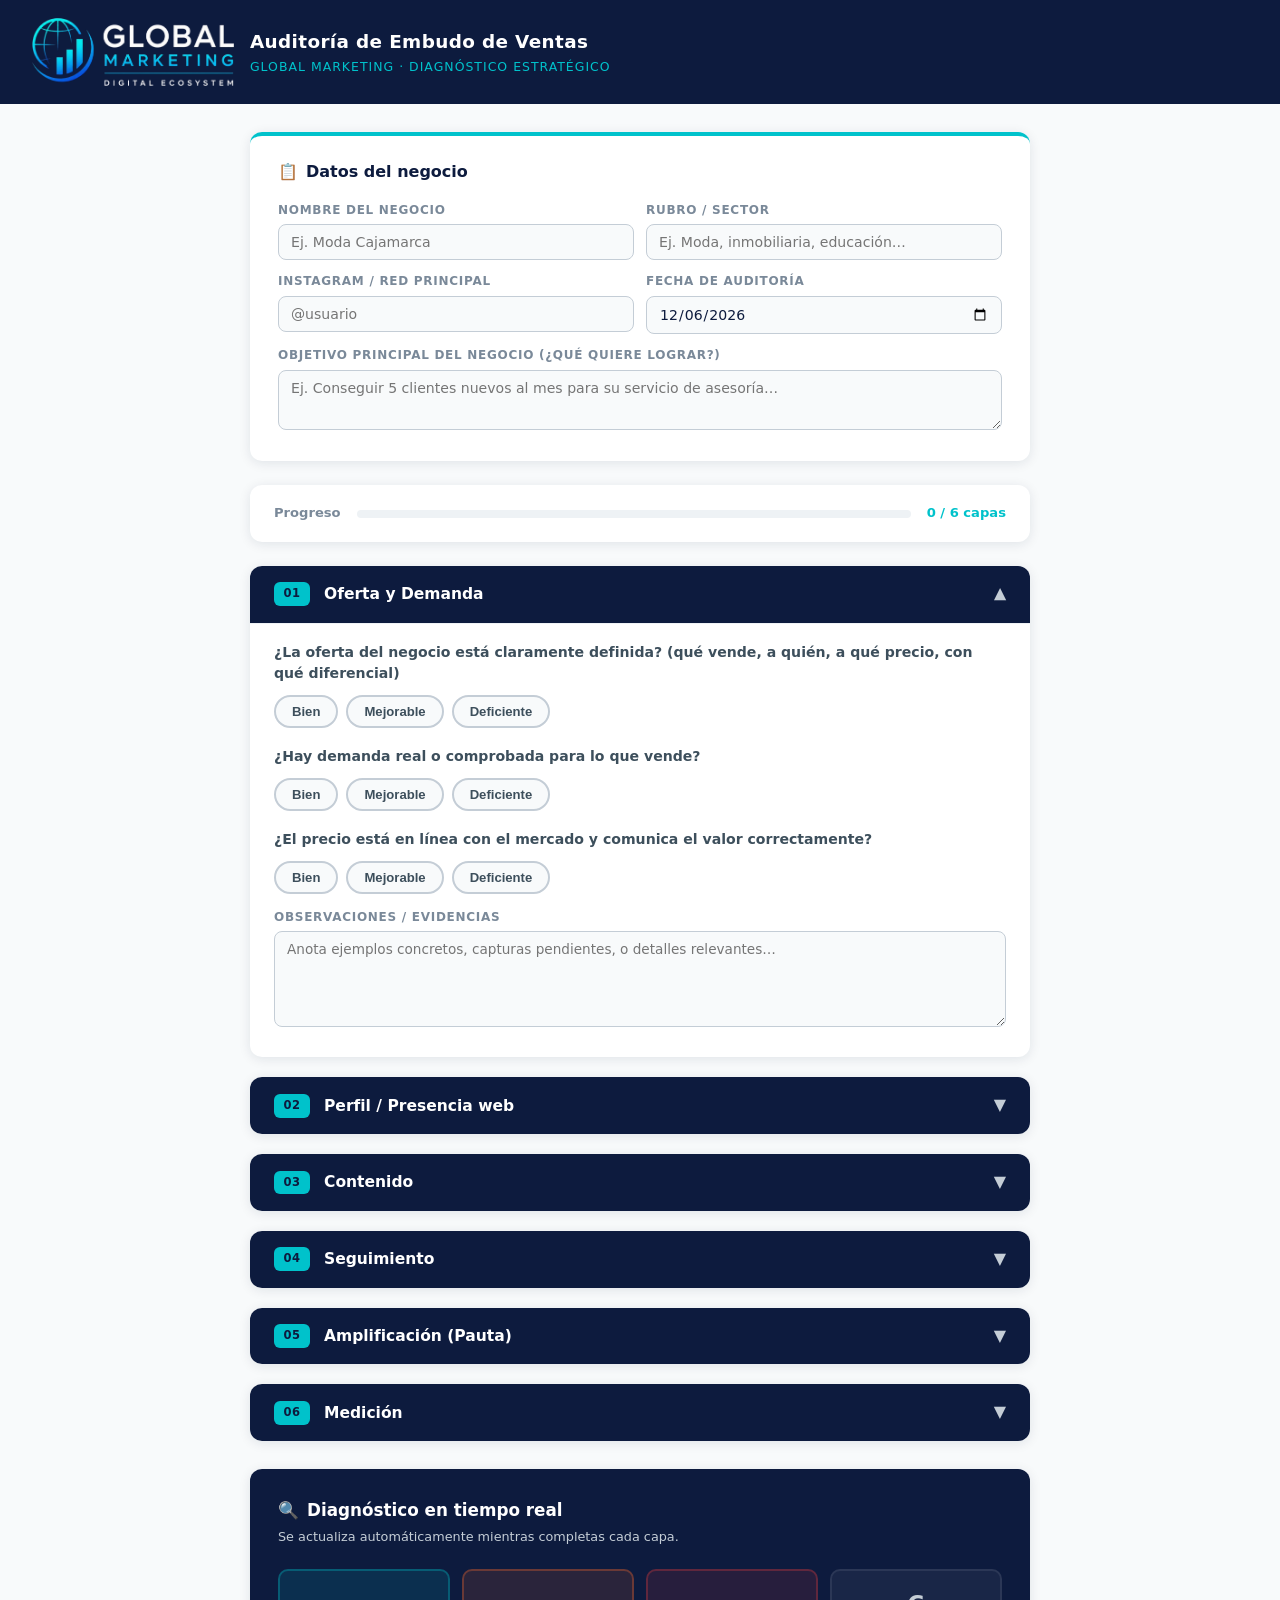
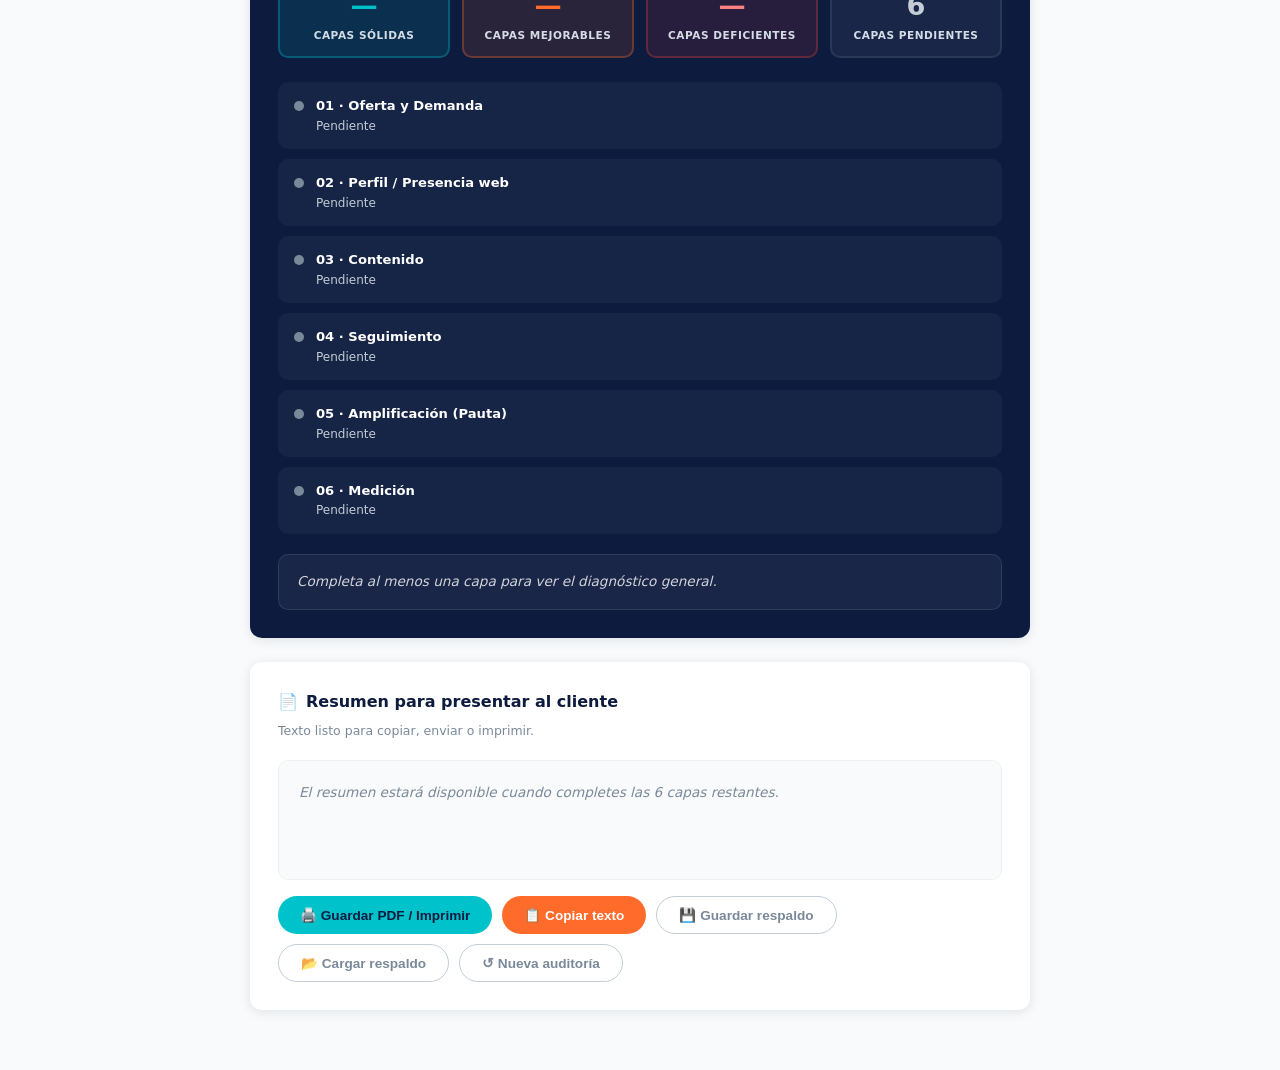
==== commit f8abf8e1: "Actualización 011" ====
--- a/auditoria.html
+++ b/auditoria.html
@@ -3,670 +3,589 @@
 <head>
 <meta charset="UTF-8">
 <meta name="viewport" content="width=device-width, initial-scale=1.0">
-<meta name="theme-color" content="#0D1B3E">
 <title>Auditoría de Embudo · Global Marketing</title>
-<link rel="preconnect" href="https://fonts.googleapis.com">
-<link rel="preconnect" href="https://fonts.gstatic.com" crossorigin>
-<link href="https://fonts.googleapis.com/css2?family=Plus+Jakarta+Sans:wght@400;500;600;700;800&display=swap" rel="stylesheet">
+
+<!-- ══ META PIXEL ══ -->
+<!-- Meta Pixel Code -->
+<script>
+!function(f,b,e,v,n,t,s)
+{if(f.fbq)return;n=f.fbq=function(){n.callMethod?
+n.callMethod.apply(n,arguments):n.queue.push(arguments)};
+if(!f._fbq)f._fbq=n;n.push=n;n.loaded=!0;n.version='2.0';
+n.queue=[];t=b.createElement(e);t.async=!0;
+t.src=v;s=b.getElementsByTagName(e)[0];
+s.parentNode.insertBefore(t,s)}(window, document,'script',
+'https://connect.facebook.net/en_US/fbevents.js');
+fbq('init', '1048777484761107');
+fbq('track', 'PageView');
+</script>
+<noscript><img height="1" width="1" style="display:none"
+src="https://www.facebook.com/tr?id=1048777484761107&ev=PageView&noscript=1"
+/></noscript>
+<!-- End Meta Pixel Code -->
+
 <style>
-
-/* ── RESET + BASE ────────────────────────────── */
-*,*::before,*::after{box-sizing:border-box;margin:0;padding:0}
-html{scroll-behavior:smooth;-webkit-text-size-adjust:100%}
-body{
-  font-family:'Plus Jakarta Sans',system-ui,-apple-system,sans-serif;
-  background:#F2F6FA;
-  color:#0D1B3E;
-  line-height:1.55;
-  min-height:100vh;
-  -webkit-font-smoothing:antialiased;
-}
-
-/* ── VARIABLES ───────────────────────────────── */
-:root{
-  --navy:#0D1B3E;
-  --navy2:#162550;
-  --teal:#00C2CB;
-  --teal2:#009EA6;
-  --orange:#FF6B2B;
-  --orange2:#E05820;
-  --white:#FFFFFF;
-  --g50:#F2F6FA;
-  --g100:#E8EEF5;
-  --g200:#D2DCE8;
-  --g300:#B0C0D2;
-  --g400:#7E95AB;
-  --g600:#3D5570;
-  --g700:#1E3046;
-  --ok:#00C2CB;
-  --warn:#FF6B2B;
-  --err:#E53E3E;
-  --r-sm:8px;
-  --r:14px;
-  --r-lg:20px;
-  --sh:0 1px 4px rgba(13,27,62,.06),0 3px 12px rgba(13,27,62,.06);
-  --sh-md:0 4px 16px rgba(13,27,62,.09),0 2px 6px rgba(13,27,62,.05);
-}
-
-/* ── HEADER ──────────────────────────────────── */
-.site-header{
-  background:var(--navy);
-  background-image:radial-gradient(ellipse at 75% 50%,rgba(0,194,203,.09) 0%,transparent 55%);
-  padding:14px 20px;
-  display:flex;
-  align-items:center;
-  gap:12px;
-  border-bottom:1px solid rgba(0,194,203,.2);
-  position:sticky;
-  top:0;
-  z-index:100;
-  box-shadow:0 2px 24px rgba(0,0,0,.28);
-}
-@media(min-width:600px){.site-header{padding:16px 28px;gap:16px}}
-.site-header img{
-  height:44px;
-  width:auto;
-  object-fit:contain;
-  flex-shrink:0;
-  border-radius:6px;
-}
-@media(min-width:600px){.site-header img{height:52px}}
-.hdr-title{flex:1;min-width:0}
-.hdr-title h1{
-  color:var(--white);
-  font-size:.9rem;
-  font-weight:700;
-  letter-spacing:.01em;
-  line-height:1.3;
-  white-space:nowrap;
-  overflow:hidden;
-  text-overflow:ellipsis;
-}
-@media(min-width:480px){.hdr-title h1{font-size:1rem}}
-.hdr-title p{
-  color:var(--teal);
-  font-size:.65rem;
-  font-weight:600;
-  text-transform:uppercase;
-  letter-spacing:.1em;
-  margin-top:2px;
-}
-.hdr-badge{
-  background:rgba(0,194,203,.14);
-  border:1px solid rgba(0,194,203,.28);
-  color:var(--teal);
-  font-size:.6rem;
-  font-weight:700;
-  text-transform:uppercase;
-  letter-spacing:.1em;
-  padding:4px 10px;
-  border-radius:99px;
-  white-space:nowrap;
-  flex-shrink:0;
-  display:none;
-}
-@media(min-width:480px){.hdr-badge{display:block}}
-
-/* ── LAYOUT ──────────────────────────────────── */
-.page-body{
-  max-width:840px;
-  margin:0 auto;
-  padding:20px 14px 80px;
-}
-@media(min-width:600px){.page-body{padding:28px 24px 80px}}
-
-/* ── CLIENT CARD ─────────────────────────────── */
-.client-card{
-  background:var(--white);
-  border-radius:var(--r-lg);
-  box-shadow:var(--sh-md);
-  padding:20px 16px 24px;
-  margin-bottom:16px;
-  border-top:3px solid var(--teal);
-}
-@media(min-width:600px){.client-card{padding:26px 28px 30px}}
-.client-card h2{
-  font-size:.95rem;
-  font-weight:700;
-  color:var(--navy);
-  margin-bottom:18px;
-  display:flex;
-  align-items:center;
-  gap:8px;
-}
-.client-card h2::before{content:'📋';font-size:.85rem}
-
-/* ── FIELDS ──────────────────────────────────── */
-.fields-row{
-  display:grid;
-  grid-template-columns:1fr;
-  gap:14px;
-}
-@media(min-width:500px){.fields-row{grid-template-columns:1fr 1fr}}
-.field{display:flex;flex-direction:column;gap:5px}
-.field.full{grid-column:1/-1}
-.field label{
-  font-size:.68rem;
-  font-weight:700;
-  color:var(--g400);
-  text-transform:uppercase;
-  letter-spacing:.07em;
-}
-/* ── prevent iOS zoom: font-size ≥16px on inputs ── */
-.field input,
-.field select,
-.field textarea{
-  width:100%;
-  border:1.5px solid var(--g200);
-  border-radius:var(--r-sm);
-  padding:11px 13px;
-  font-size:16px;
-  color:var(--navy);
-  background:var(--g50);
-  outline:none;
-  transition:border-color .18s,background .18s,box-shadow .18s;
-  font-family:inherit;
-  -webkit-appearance:none;
-  appearance:none;
-}
-.field input:focus,
-.field select:focus,
-.field textarea:focus{
-  border-color:var(--teal);
-  background:var(--white);
-  box-shadow:0 0 0 3px rgba(0,194,203,.13);
-}
-.field textarea{
-  resize:none;
-  min-height:76px;
-  line-height:1.55;
-  -webkit-overflow-scrolling:touch;
-}
-.field input[type="date"]{cursor:pointer}
-
-/* ── PROGRESS ────────────────────────────────── */
-.progress-wrap{
-  background:var(--white);
-  border-radius:var(--r);
-  box-shadow:var(--sh);
-  padding:14px 18px;
-  margin-bottom:16px;
-  display:flex;
-  align-items:center;
-  gap:14px;
-}
-.progress-label{
-  font-size:.68rem;
-  font-weight:700;
-  color:var(--g400);
-  text-transform:uppercase;
-  letter-spacing:.07em;
-  white-space:nowrap;
-}
-.progress-bar-bg{
-  flex:1;
-  height:7px;
-  background:var(--g100);
-  border-radius:99px;
-  overflow:hidden;
-}
-.progress-bar-fill{
-  height:100%;
-  background:linear-gradient(90deg,var(--teal),var(--teal2));
-  border-radius:99px;
-  transition:width .5s cubic-bezier(.4,0,.2,1);
-  width:0%;
-}
-.progress-count{
-  font-size:.75rem;
-  font-weight:700;
-  color:var(--teal);
-  white-space:nowrap;
-  min-width:62px;
-  text-align:right;
-}
-
-/* ── LAYER CARDS ─────────────────────────────── */
-.layer-card{
-  background:var(--white);
-  border-radius:var(--r);
-  box-shadow:var(--sh);
-  margin-bottom:10px;
-  overflow:hidden;
-  transition:box-shadow .22s;
-}
-.layer-card.open{box-shadow:var(--sh-md)}
-
-.layer-header{
-  padding:0 16px;
-  height:58px;
-  display:flex;
-  align-items:center;
-  gap:11px;
-  cursor:pointer;
-  background:var(--navy);
-  background-image:linear-gradient(to right,var(--navy) 60%,rgba(0,194,203,.05));
-  transition:background-color .18s;
-  -webkit-tap-highlight-color:transparent;
-  touch-action:manipulation;
-  user-select:none;
-}
-@media(min-width:600px){.layer-header{padding:0 22px}}
-.layer-header:hover{background-color:var(--navy2)}
-.layer-header:active{background-color:#1d3060}
-
-.layer-num{
-  background:rgba(0,194,203,.16);
-  color:var(--teal);
-  font-size:.64rem;
-  font-weight:800;
-  padding:4px 8px;
-  border-radius:6px;
-  letter-spacing:.05em;
-  min-width:34px;
-  text-align:center;
-  flex-shrink:0;
-  border:1px solid rgba(0,194,203,.22);
-}
-.layer-name{
-  color:var(--white);
-  font-size:.88rem;
-  font-weight:600;
-  flex:1;
-  min-width:0;
-  overflow:hidden;
-  text-overflow:ellipsis;
-  white-space:nowrap;
-}
-@media(min-width:400px){.layer-name{font-size:.93rem}}
-
-.layer-status-badge{
-  font-size:.62rem;
-  font-weight:700;
-  padding:3px 9px;
-  border-radius:99px;
-  opacity:0;
-  transition:opacity .3s;
-  white-space:nowrap;
-  flex-shrink:0;
-}
-.layer-status-badge.visible{opacity:1}
-.layer-status-badge.bien {background:rgba(0,194,203,.2);color:var(--teal)}
-.layer-status-badge.mejor{background:rgba(255,107,43,.2);color:var(--orange)}
-.layer-status-badge.defic{background:rgba(229,62,62,.2);color:#FC8181}
-
-.layer-chevron{
-  color:rgba(255,255,255,.3);
-  font-size:.85rem;
-  transition:transform .32s cubic-bezier(.4,0,.2,1),color .2s;
-  flex-shrink:0;
-}
-.layer-card.open .layer-chevron{transform:rotate(180deg);color:var(--teal)}
-
-/* ── ACCORDION (max-height, no display:none) ─── */
-.layer-body{
-  max-height:0;
-  overflow:hidden;
-  padding:0 16px;
-  border-top:1px solid transparent;
-  transition:
-    max-height .42s cubic-bezier(.4,0,.2,1),
-    padding-top .26s ease,
-    padding-bottom .26s ease,
-    border-top-color .22s;
-}
-@media(min-width:600px){.layer-body{padding:0 22px}}
-.layer-card.open .layer-body{
-  max-height:1800px;
-  padding-top:6px;
-  padding-bottom:26px;
-  border-top-color:var(--g100);
-}
-
-/* ── QUESTIONS ───────────────────────────────── */
-.question-block{margin-top:20px}
-.question-label{
-  font-size:.875rem;
-  font-weight:600;
-  color:var(--g700);
-  margin-bottom:12px;
-  line-height:1.55;
-}
-.question-options{
-  display:flex;
-  gap:8px;
-  flex-wrap:wrap;
-}
-
-/* min 44px height for touch targets */
-.opt-btn{
-  min-height:44px;
-  padding:10px 18px;
-  border-radius:99px;
-  border:2px solid var(--g200);
-  background:var(--g50);
-  font-size:.82rem;
-  font-weight:600;
-  cursor:pointer;
-  transition:all .18s cubic-bezier(.4,0,.2,1);
-  color:var(--g600);
-  font-family:inherit;
-  display:inline-flex;
-  align-items:center;
-  justify-content:center;
-  touch-action:manipulation;
-  -webkit-tap-highlight-color:transparent;
-  user-select:none;
-}
-.opt-btn:hover{
-  border-color:var(--teal);
-  color:var(--navy);
-  background:rgba(0,194,203,.06);
-  transform:translateY(-1px);
-}
-.opt-btn:active{transform:none}
-.opt-btn.sel-bien {border-color:var(--ok);  background:rgba(0,194,203,.1); color:#006B72;font-weight:700}
-.opt-btn.sel-mejor{border-color:var(--warn);background:rgba(255,107,43,.1);color:#B34A10;font-weight:700}
-.opt-btn.sel-defic{border-color:var(--err); background:rgba(229,62,62,.1); color:#C53030;font-weight:700}
-
-/* ── NOTES AREA ──────────────────────────────── */
-.notes-area{margin-top:18px}
-.notes-area label{
-  font-size:.66rem;
-  font-weight:700;
-  color:var(--g400);
-  text-transform:uppercase;
-  letter-spacing:.08em;
-  display:block;
-  margin-bottom:6px;
-}
-.notes-area textarea{
-  width:100%;
-  border:1.5px solid var(--g200);
-  border-radius:var(--r-sm);
-  padding:11px 13px;
-  font-size:16px;
-  color:var(--navy);
-  background:var(--g50);
-  outline:none;
-  resize:none;
-  min-height:64px;
-  font-family:inherit;
-  transition:border-color .18s,box-shadow .18s,background .18s;
-  -webkit-overflow-scrolling:touch;
-  line-height:1.5;
-}
-.notes-area textarea:focus{
-  border-color:var(--teal);
-  background:var(--white);
-  box-shadow:0 0 0 3px rgba(0,194,203,.13);
-}
-
-/* ── ALERT BOX ───────────────────────────────── */
-.layer-alert{
-  margin-top:16px;
-  padding:12px 15px;
-  border-radius:10px;
-  font-size:.82rem;
-  line-height:1.55;
-  display:none;
-}
-.layer-alert.orange{background:rgba(255,107,43,.07);border-left:3px solid var(--orange);color:#8B3A0D;display:block}
-.layer-alert.red   {background:rgba(229,62,62,.07); border-left:3px solid var(--err);   color:#7A2828;display:block}
-.layer-alert.teal  {background:rgba(0,194,203,.07); border-left:3px solid var(--teal);  color:#00585F;display:block}
-
-/* ── DIAGNOSIS PANEL ─────────────────────────── */
-.diag-panel{
-  background:var(--navy);
-  background-image:radial-gradient(ellipse at 80% 10%,rgba(0,194,203,.08) 0%,transparent 50%);
-  border-radius:var(--r-lg);
-  box-shadow:var(--sh-md);
-  padding:24px 16px;
-  margin-top:24px;
-}
-@media(min-width:600px){.diag-panel{padding:30px 28px}}
-.diag-panel h2{
-  color:var(--white);
-  font-size:.97rem;
-  font-weight:700;
-  margin-bottom:4px;
-  display:flex;
-  align-items:center;
-  gap:8px;
-}
-.diag-panel h2::before{content:'🔍'}
-.diag-panel .subtitle{
-  color:rgba(255,255,255,.42);
-  font-size:.76rem;
-  margin-bottom:22px;
-}
-
-.score-row{
-  display:flex;
-  gap:8px;
-  margin-bottom:22px;
-  flex-wrap:wrap;
-}
-.score-pill{
-  flex:1;
-  min-width:72px;
-  text-align:center;
-  padding:13px 6px;
-  border-radius:12px;
-  border:1px solid rgba(255,255,255,.07);
-}
-.score-pill .num{font-size:1.55rem;font-weight:800;display:block;line-height:1}
-.score-pill .lbl{font-size:.6rem;font-weight:600;text-transform:uppercase;letter-spacing:.08em;opacity:.55;display:block;margin-top:4px}
-.score-pill.bien {background:rgba(0,194,203,.1); border-color:rgba(0,194,203,.25)}
-.score-pill.bien  .num{color:var(--teal)}
-.score-pill.mejor{background:rgba(255,107,43,.1);border-color:rgba(255,107,43,.25)}
-.score-pill.mejor .num{color:var(--orange)}
-.score-pill.defic{background:rgba(229,62,62,.1); border-color:rgba(229,62,62,.25)}
-.score-pill.defic .num{color:#FC8181}
-.score-pill.pend {background:rgba(255,255,255,.04)}
-.score-pill.pend  .num{color:rgba(255,255,255,.35)}
-
-.findings-list{display:flex;flex-direction:column;gap:8px}
-.finding-item{border-radius:10px;padding:12px 14px;display:flex;gap:11px;align-items:flex-start}
-.finding-item.bien {background:rgba(0,194,203,.07)}
-.finding-item.mejor{background:rgba(255,107,43,.07)}
-.finding-item.defic{background:rgba(229,62,62,.07)}
-.finding-item.pend {background:rgba(255,255,255,.03)}
-.finding-dot{width:9px;height:9px;border-radius:50%;margin-top:5px;flex-shrink:0}
-.finding-item.bien  .finding-dot{background:var(--teal)}
-.finding-item.mejor .finding-dot{background:var(--orange)}
-.finding-item.defic .finding-dot{background:#FC8181}
-.finding-item.pend  .finding-dot{background:rgba(255,255,255,.2)}
-.finding-name  {font-size:.82rem;font-weight:700;color:var(--white)}
-.finding-status{font-size:.72rem;color:rgba(255,255,255,.42);margin-top:2px}
-.finding-rec   {font-size:.78rem;color:rgba(255,255,255,.6);margin-top:4px;line-height:1.5}
-.finding-note  {font-size:.74rem;color:rgba(255,255,255,.32);font-style:italic;margin-top:4px}
-
-.general-reading{
-  margin-top:20px;
-  padding:15px 17px;
-  border-radius:10px;
-  background:rgba(255,255,255,.05);
-  border:1px solid rgba(255,255,255,.08);
-  font-size:.84rem;
-  color:rgba(255,255,255,.72);
-  line-height:1.65;
-  min-height:46px;
-}
-
-/* ── SUMMARY CARD ────────────────────────────── */
-.summary-card{
-  background:var(--white);
-  border-radius:var(--r-lg);
-  box-shadow:var(--sh-md);
-  padding:22px 16px;
-  margin-top:16px;
-}
-@media(min-width:600px){.summary-card{padding:28px 28px}}
-.summary-card h2{
-  font-size:.95rem;
-  font-weight:700;
-  color:var(--navy);
-  margin-bottom:4px;
-  display:flex;
-  align-items:center;
-  gap:8px;
-}
-.summary-card h2::before{content:'📄'}
-.summary-card .subtitle{font-size:.76rem;color:var(--g400);margin-bottom:16px}
-.summary-box{
-  background:var(--g50);
-  border:1.5px solid var(--g100);
-  border-radius:10px;
-  padding:16px;
-  font-size:.8rem;
-  color:var(--navy);
-  line-height:1.8;
-  white-space:pre-line;
-  min-height:90px;
-  font-family:'Courier New',monospace;
-}
-.summary-box em{color:var(--g400);font-style:italic;font-family:inherit}
-
-/* ── ACTION BUTTONS ──────────────────────────── */
-.action-row{
-  display:flex;
-  gap:10px;
-  margin-top:16px;
-  flex-wrap:wrap;
-}
-.btn{
-  min-height:44px;
-  padding:10px 20px;
-  border-radius:99px;
-  font-size:.82rem;
-  font-weight:700;
-  cursor:pointer;
-  border:none;
-  transition:all .18s cubic-bezier(.4,0,.2,1);
-  display:inline-flex;
-  align-items:center;
-  gap:6px;
-  font-family:inherit;
-  touch-action:manipulation;
-  -webkit-tap-highlight-color:transparent;
-  user-select:none;
-}
-.btn-primary{background:var(--teal);color:var(--navy)}
-.btn-primary:hover{background:var(--teal2);transform:translateY(-1px);box-shadow:0 4px 14px rgba(0,194,203,.32)}
-.btn-primary:active{transform:none;box-shadow:none}
-.btn-secondary{background:var(--orange);color:var(--white)}
-.btn-secondary:hover{background:var(--orange2);transform:translateY(-1px);box-shadow:0 4px 14px rgba(255,107,43,.35)}
-.btn-secondary:active{transform:none;box-shadow:none}
-.btn-ghost{background:transparent;color:var(--g400);border:1.5px solid var(--g200)}
-.btn-ghost:hover{border-color:var(--g300);color:var(--g700)}
-
-/* ── PRINT ───────────────────────────────────── */
-@media print{
-  body{background:#fff!important}
-  .site-header{position:static!important;background:var(--navy)!important;-webkit-print-color-adjust:exact;print-color-adjust:exact}
-  .layer-body{max-height:9999px!important;overflow:visible!important;padding-top:6px!important;padding-bottom:26px!important;border-top-color:var(--g100)!important}
-  .layer-header{background:var(--navy)!important;-webkit-print-color-adjust:exact;print-color-adjust:exact}
-  .diag-panel{background:var(--navy)!important;-webkit-print-color-adjust:exact;print-color-adjust:exact;page-break-inside:avoid}
-  .layer-card{page-break-inside:avoid}
-  .summary-card{page-break-inside:avoid}
-  .action-row{display:none!important}
-  .progress-wrap{display:none!important}
-  .hdr-badge{display:none!important}
-}
-
+  /* ── RESET & BASE ── */
+  *, *::before, *::after { box-sizing: border-box; margin: 0; padding: 0; }
+  :root {
+    --navy:   #0D1B3E;
+    --teal:   #00C2CB;
+    --orange: #FF6B2B;
+    --white:  #FFFFFF;
+    --gray50: #F8FAFB;
+    --gray100:#EEF2F5;
+    --gray300:#C4CDD6;
+    --gray500:#7A8999;
+    --gray700:#3D4F5C;
+    --bien:   #00C2CB;
+    --mejor:  #FF6B2B;
+    --defic:  #E53E3E;
+    --radius: 12px;
+    --shadow: 0 2px 12px rgba(13,27,62,.10);
+  }
+
+  body {
+    font-family: 'Segoe UI', system-ui, -apple-system, sans-serif;
+    background: var(--gray50);
+    color: var(--navy);
+    line-height: 1.55;
+    min-height: 100vh;
+  }
+
+  /* ── HEADER ── */
+  .site-header {
+    background: var(--navy);
+    padding: 18px 32px;
+    display: flex;
+    align-items: center;
+    gap: 16px;
+  }
+  .site-header img { height: 68px; }
+  .site-header .title-block h1 {
+    color: var(--white);
+    font-size: 1.15rem;
+    font-weight: 700;
+    letter-spacing: .02em;
+  }
+  .site-header .title-block p {
+    color: var(--teal);
+    font-size: .78rem;
+    font-weight: 500;
+    text-transform: uppercase;
+    letter-spacing: .08em;
+  }
+
+  /* ── LAYOUT ── */
+  .page-body {
+    max-width: 820px;
+    margin: 0 auto;
+    padding: 28px 20px 60px;
+  }
+
+  /* ── CLIENT INFO ── */
+  .client-card {
+    background: var(--white);
+    border-radius: var(--radius);
+    box-shadow: var(--shadow);
+    padding: 24px 28px;
+    margin-bottom: 24px;
+    border-top: 4px solid var(--teal);
+  }
+  .client-card h2 {
+    font-size: 1rem;
+    color: var(--navy);
+    margin-bottom: 16px;
+    display: flex;
+    align-items: center;
+    gap: 8px;
+  }
+  .client-card h2::before { content: '📋'; }
+  .fields-row {
+    display: grid;
+    grid-template-columns: 1fr 1fr;
+    gap: 12px;
+  }
+  @media(max-width:520px){ .fields-row { grid-template-columns: 1fr; } }
+  .field label {
+    display: block;
+    font-size: .75rem;
+    font-weight: 600;
+    color: var(--gray500);
+    text-transform: uppercase;
+    letter-spacing: .06em;
+    margin-bottom: 5px;
+  }
+  .field input, .field select, .field textarea {
+    width: 100%;
+    border: 1.5px solid var(--gray300);
+    border-radius: 8px;
+    padding: 9px 12px;
+    font-size: .88rem;
+    color: var(--navy);
+    background: var(--gray50);
+    outline: none;
+    transition: border-color .2s;
+    font-family: inherit;
+  }
+  .field input:focus, .field select:focus, .field textarea:focus {
+    border-color: var(--teal);
+    background: #fff;
+  }
+  .field textarea { resize: vertical; min-height: 60px; }
+  .field.full { grid-column: 1/-1; }
+
+  /* ── PROGRESS BAR ── */
+  .progress-wrap {
+    background: var(--white);
+    border-radius: var(--radius);
+    box-shadow: var(--shadow);
+    padding: 18px 24px;
+    margin-bottom: 24px;
+    display: flex;
+    align-items: center;
+    gap: 16px;
+  }
+  .progress-label { font-size: .82rem; font-weight: 600; color: var(--gray500); white-space: nowrap; }
+  .progress-bar-bg {
+    flex: 1;
+    height: 8px;
+    background: var(--gray100);
+    border-radius: 99px;
+    overflow: hidden;
+  }
+  .progress-bar-fill {
+    height: 100%;
+    background: linear-gradient(90deg, var(--teal), #0099A8);
+    border-radius: 99px;
+    transition: width .4s ease;
+    width: 0%;
+  }
+  .progress-count { font-size: .82rem; font-weight: 700; color: var(--teal); white-space: nowrap; }
+
+  /* ── LAYER CARDS ── */
+  .layer-card {
+    background: var(--white);
+    border-radius: var(--radius);
+    box-shadow: var(--shadow);
+    margin-bottom: 20px;
+    overflow: hidden;
+  }
+  .layer-header {
+    padding: 16px 24px;
+    display: flex;
+    align-items: center;
+    gap: 14px;
+    cursor: pointer;
+    background: var(--navy);
+    transition: background .2s;
+  }
+  .layer-header:hover { background: #152348; }
+  .layer-num {
+    background: var(--teal);
+    color: var(--navy);
+    font-size: .72rem;
+    font-weight: 800;
+    padding: 3px 8px;
+    border-radius: 6px;
+    letter-spacing: .05em;
+    min-width: 36px;
+    text-align: center;
+  }
+  .layer-name {
+    color: var(--white);
+    font-size: .97rem;
+    font-weight: 700;
+    flex: 1;
+  }
+  .layer-status-badge {
+    font-size: .72rem;
+    font-weight: 700;
+    padding: 3px 10px;
+    border-radius: 99px;
+    opacity: 0;
+    transition: opacity .3s;
+  }
+  .layer-status-badge.visible { opacity: 1; }
+  .layer-status-badge.bien   { background: rgba(0,194,203,.2); color: var(--teal); }
+  .layer-status-badge.mejor  { background: rgba(255,107,43,.2); color: var(--orange); }
+  .layer-status-badge.defic  { background: rgba(229,62,62,.2); color: #FC8181; }
+  .layer-chevron {
+    color: var(--gray300);
+    font-size: 1rem;
+    transition: transform .3s;
+  }
+  .layer-card.open .layer-chevron { transform: rotate(180deg); }
+
+  .layer-body {
+    display: none;
+    padding: 0 24px 22px;
+    border-top: 1px solid var(--gray100);
+  }
+  .layer-card.open .layer-body { display: block; }
+
+  /* ── QUESTIONS ── */
+  .question-block { margin-top: 18px; }
+  .question-label {
+    font-size: .88rem;
+    font-weight: 600;
+    color: var(--gray700);
+    margin-bottom: 10px;
+  }
+  .question-options {
+    display: flex;
+    gap: 8px;
+    flex-wrap: wrap;
+  }
+  .opt-btn {
+    padding: 7px 16px;
+    border-radius: 99px;
+    border: 2px solid var(--gray300);
+    background: var(--gray50);
+    font-size: .82rem;
+    font-weight: 600;
+    cursor: pointer;
+    transition: all .18s;
+    color: var(--gray700);
+  }
+  .opt-btn:hover { border-color: var(--teal); color: var(--navy); }
+  .opt-btn.sel-bien  { border-color: var(--bien);  background: rgba(0,194,203,.1);  color: #007A80; }
+  .opt-btn.sel-mejor { border-color: var(--mejor); background: rgba(255,107,43,.1); color: #C44A0D; }
+  .opt-btn.sel-defic { border-color: var(--defic); background: rgba(229,62,62,.1);  color: #C53030; }
+
+  .notes-area {
+    margin-top: 14px;
+  }
+  .notes-area label {
+    font-size: .75rem;
+    font-weight: 600;
+    color: var(--gray500);
+    text-transform: uppercase;
+    letter-spacing: .06em;
+    display: block;
+    margin-bottom: 5px;
+  }
+  .notes-area textarea {
+    width: 100%;
+    border: 1.5px solid var(--gray300);
+    border-radius: 8px;
+    padding: 9px 12px;
+    font-size: .85rem;
+    color: var(--navy);
+    background: var(--gray50);
+    outline: none;
+    resize: vertical;
+    min-height: 96px;
+    overflow: hidden;
+    font-family: inherit;
+    transition: border-color .2s;
+  }
+  .notes-area textarea:focus { border-color: var(--teal); background: #fff; }
+
+  /* ── ALERT BOX inside layer ── */
+  .layer-alert {
+    margin-top: 16px;
+    padding: 12px 16px;
+    border-radius: 8px;
+    font-size: .83rem;
+    line-height: 1.5;
+    display: none;
+  }
+  .layer-alert.orange { background: rgba(255,107,43,.08); border-left: 3px solid var(--orange); color: #8B3A0D; display: block; }
+  .layer-alert.red    { background: rgba(229,62,62,.08);  border-left: 3px solid var(--defic);  color: #742A2A; display: block; }
+  .layer-alert.teal   { background: rgba(0,194,203,.08);  border-left: 3px solid var(--teal);   color: #005A60; display: block; }
+
+  /* ── DIAGNOSIS PANEL ── */
+  .diag-panel {
+    background: var(--navy);
+    border-radius: var(--radius);
+    box-shadow: var(--shadow);
+    padding: 28px;
+    margin-top: 28px;
+  }
+  .diag-panel h2 {
+    color: var(--white);
+    font-size: 1.05rem;
+    margin-bottom: 4px;
+    display: flex;
+    align-items: center;
+    gap: 8px;
+  }
+  .diag-panel h2::before { content: '🔍'; }
+  .diag-panel .subtitle {
+    color: var(--gray300);
+    font-size: .8rem;
+    margin-bottom: 22px;
+  }
+
+  /* score row */
+  .score-row {
+    display: flex;
+    gap: 12px;
+    margin-bottom: 24px;
+    flex-wrap: wrap;
+  }
+  .score-pill {
+    flex: 1;
+    min-width: 90px;
+    text-align: center;
+    padding: 14px 10px;
+    border-radius: 10px;
+    border: 2px solid rgba(255,255,255,.08);
+  }
+  .score-pill .num { font-size: 1.7rem; font-weight: 800; display: block; }
+  .score-pill .lbl { font-size: .66rem; font-weight: 700; text-transform: uppercase; letter-spacing: .05em; color: #E4ECF5; opacity: .92; display: block; margin-top: 2px; line-height: 1.25; }
+  .score-pill.bien  { background: rgba(0,194,203,.12); border-color: rgba(0,194,203,.3); }
+  .score-pill.bien  .num { color: var(--teal); }
+  .score-pill.mejor { background: rgba(255,107,43,.12); border-color: rgba(255,107,43,.3); }
+  .score-pill.mejor .num { color: var(--orange); }
+  .score-pill.defic { background: rgba(229,62,62,.12);  border-color: rgba(229,62,62,.3); }
+  .score-pill.defic .num { color: #FC8181; }
+  .score-pill.pend  { background: rgba(255,255,255,.05); }
+  .score-pill.pend  .num { color: var(--gray300); }
+
+  /* findings */
+  .findings-list { display: flex; flex-direction: column; gap: 10px; }
+  .finding-item {
+    border-radius: 10px;
+    padding: 14px 16px;
+    display: flex;
+    gap: 12px;
+    align-items: flex-start;
+  }
+  .finding-item.bien  { background: rgba(0,194,203,.07); }
+  .finding-item.mejor { background: rgba(255,107,43,.07); }
+  .finding-item.defic { background: rgba(229,62,62,.07); }
+  .finding-item.pend  { background: rgba(255,255,255,.04); }
+  .finding-dot {
+    width: 10px; height: 10px;
+    border-radius: 50%;
+    margin-top: 5px;
+    flex-shrink: 0;
+  }
+  .finding-item.bien  .finding-dot { background: var(--teal); }
+  .finding-item.mejor .finding-dot { background: var(--orange); }
+  .finding-item.defic .finding-dot { background: #FC8181; }
+  .finding-item.pend  .finding-dot { background: var(--gray500); }
+  .finding-name { font-size: .82rem; font-weight: 700; color: var(--white); }
+  .finding-status { font-size: .75rem; color: var(--gray300); }
+  .finding-rec { font-size: .8rem; color: rgba(255,255,255,.65); margin-top: 3px; }
+  .finding-note { font-size: .77rem; color: rgba(255,255,255,.45); font-style: italic; margin-top: 3px; }
+
+  /* general reading */
+  .general-reading {
+    margin-top: 20px;
+    padding: 16px 18px;
+    border-radius: 10px;
+    background: rgba(255,255,255,.05);
+    border: 1px solid rgba(255,255,255,.1);
+    font-size: .85rem;
+    color: rgba(255,255,255,.8);
+    line-height: 1.6;
+    min-height: 50px;
+  }
+
+  /* ── SUMMARY ── */
+  .summary-card {
+    background: var(--white);
+    border-radius: var(--radius);
+    box-shadow: var(--shadow);
+    padding: 28px;
+    margin-top: 24px;
+  }
+  .summary-card h2 {
+    font-size: 1rem;
+    color: var(--navy);
+    margin-bottom: 6px;
+    display: flex;
+    align-items: center;
+    gap: 8px;
+  }
+  .summary-card h2::before { content: '📄'; }
+  .summary-card .subtitle {
+    font-size: .78rem;
+    color: var(--gray500);
+    margin-bottom: 20px;
+  }
+  .summary-box {
+    background: var(--gray50);
+    border: 1.5px solid var(--gray100);
+    border-radius: 10px;
+    padding: 20px;
+    font-size: .85rem;
+    color: var(--navy);
+    line-height: 1.7;
+    white-space: pre-line;
+    min-height: 120px;
+  }
+  .summary-box em { color: var(--gray500); font-style: italic; }
+
+  /* ── ACTION BUTTONS ── */
+  .action-row {
+    display: flex;
+    gap: 10px;
+    margin-top: 16px;
+    flex-wrap: wrap;
+  }
+  .btn {
+    padding: 10px 22px;
+    border-radius: 99px;
+    font-size: .85rem;
+    font-weight: 700;
+    cursor: pointer;
+    border: none;
+    transition: all .18s;
+    display: inline-flex;
+    align-items: center;
+    gap: 6px;
+  }
+  .btn-primary { background: var(--teal); color: var(--navy); }
+  .btn-primary:hover { background: #00adb5; }
+  .btn-secondary { background: var(--orange); color: var(--white); }
+  .btn-secondary:hover { background: #e05820; }
+  .btn-ghost { background: transparent; color: var(--gray500); border: 1.5px solid var(--gray300); }
+  .btn-ghost:hover { border-color: var(--gray500); color: var(--navy); }
+
+  /* ── PRINT ── */
+  /* ── INFORME PDF (paginación propia A4) ── */
+  #report { position: absolute; left: -300vw; top: 0; width: 210mm; background: #fff; }
+  .rpage { width: 210mm; height: 296mm; position: relative; overflow: hidden; background: #fff; page-break-after: always; }
+  .rpage:last-child { page-break-after: auto; }
+  .rphead { position: absolute; top: 0; left: 0; right: 0; height: 22mm; background: var(--navy); display: flex; align-items: center; gap: 14px; padding: 0 13mm; }
+  .rphead img { height: 12mm; width: auto; }
+  .rptitles h1 { color: #fff; font-size: 13px; font-weight: 700; margin: 0; line-height: 1.2; }
+  .rptitles p { color: var(--teal); font-size: 8.5px; text-transform: uppercase; letter-spacing: .08em; margin: 0; font-weight: 600; }
+  .rpmeta { margin-left: auto; color: #fff; font-size: 9.5px; font-weight: 600; text-align: right; opacity: .92; max-width: 55mm; }
+  .rcontent { position: absolute; top: 29mm; left: 13mm; right: 13mm; bottom: 17mm; overflow: hidden; }
+  .rfooter { position: absolute; bottom: 6mm; left: 13mm; right: 13mm; display: flex; justify-content: space-between; align-items: center; font-size: 9px; color: var(--gray500); border-top: 1px solid #E2E9F2; padding-top: 4px; font-weight: 600; }
+  .rfooter b { color: var(--navy); }
+
+  .rb { font-size: 11.5px; line-height: 1.55; color: var(--navy); font-family: 'Segoe UI', system-ui, -apple-system, sans-serif; }
+  .rb-clientinfo { display: grid; grid-template-columns: 1fr 1fr; gap: 7px 18px; background: var(--gray50); border: 1px solid var(--gray100); border-left: 3px solid var(--teal); border-radius: 8px; padding: 12px 16px; margin-bottom: 12px; }
+  .ci-row span, .ci-goal span { display: block; font-size: 8px; text-transform: uppercase; letter-spacing: .07em; color: var(--gray500); font-weight: 700; }
+  .ci-row b, .ci-goal b { font-weight: 600; }
+  .ci-goal { grid-column: 1/-1; }
+  .rb-result { display: flex; gap: 8px; margin-bottom: 6px; }
+  .rpill { flex: 1; text-align: center; border-radius: 8px; padding: 7px 4px; font-size: 9.5px; font-weight: 700; color: #fff; }
+  .rpill b { display: block; font-size: 16px; }
+  .rpill.bien { background: var(--teal); color: #06343D; }
+  .rpill.mejor { background: var(--orange); }
+  .rpill.defic { background: var(--defic); }
+  .rpill.pend { background: var(--gray300); color: var(--gray700); }
+  .rb-layerhead { display: flex; align-items: center; gap: 10px; background: var(--navy); color: #fff; border-radius: 8px; padding: 8px 14px; margin: 12px 0 7px; font-weight: 700; font-size: 12px; }
+  .rb-layerhead .lnum { color: var(--teal); }
+  .rb-layerhead .chip { margin-left: auto; font-size: 9.5px; border-radius: 99px; padding: 3px 10px; font-weight: 700; }
+  .chip.bien { background: var(--teal); color: #06343D; }
+  .chip.mejor { background: var(--orange); color: #fff; }
+  .chip.defic { background: var(--defic); color: #fff; }
+  .chip.pend { background: var(--gray300); color: var(--gray700); }
+  .rb-q { display: flex; align-items: flex-start; gap: 10px; justify-content: space-between; padding: 5px 4px; border-bottom: 1px solid var(--gray100); }
+  .rb-q .qt { flex: 1; }
+  .achip { flex: none; font-size: 9.5px; font-weight: 700; border-radius: 99px; padding: 2px 10px; white-space: nowrap; }
+  .achip.bien { background: rgba(0,194,203,.15); color: #007A80; }
+  .achip.mejor { background: rgba(255,107,43,.15); color: #C44A0D; }
+  .achip.defic { background: rgba(229,62,62,.13); color: #C53030; }
+  .achip.pend { background: var(--gray100); color: var(--gray500); }
+  .rb-rec { margin-top: 7px; background: rgba(0,194,203,.08); border-left: 3px solid var(--teal); border-radius: 6px; padding: 7px 12px; }
+  .rb-notelabel { margin-top: 8px; font-size: 8.5px; text-transform: uppercase; letter-spacing: .07em; color: var(--gray500); font-weight: 700; }
+  .rb-note { background: var(--gray50); border: 1px solid var(--gray100); border-radius: 6px; padding: 8px 12px; margin-top: 4px; white-space: pre-wrap; }
+  .rb-sechead { margin: 16px 0 8px; font-size: 12.5px; font-weight: 800; border-bottom: 2px solid var(--teal); padding-bottom: 4px; }
+  .rb-general { background: var(--navy); color: #fff; border-radius: 8px; padding: 12px 16px; }
+  .rb-general strong { color: var(--teal); }
+  .rb-step { padding: 4px 2px; }
+  .rb-step b { color: var(--orange); }
+  .rb-closing { margin-top: 16px; font-size: 9.5px; color: var(--gray500); border-top: 1px solid #E2E9F2; padding-top: 8px; text-align: center; }
+
+  @media print {
+    @page { size: A4; margin: 0; }
+    html, body { margin: 0; padding: 0; background: #fff; }
+    .site-header, .page-body { display: none !important; }
+    #report { position: static; left: 0; width: auto; }
+    #report * { -webkit-print-color-adjust: exact; print-color-adjust: exact; }
+  }
 </style>
 </head>
 <body>
 
+<!-- HEADER -->
 <header class="site-header">
-  <img src="[data-uri]" alt="Global Marketing – Digital Ecosystem" />
-  <div class="hdr-title">
+  <img src="[data-uri]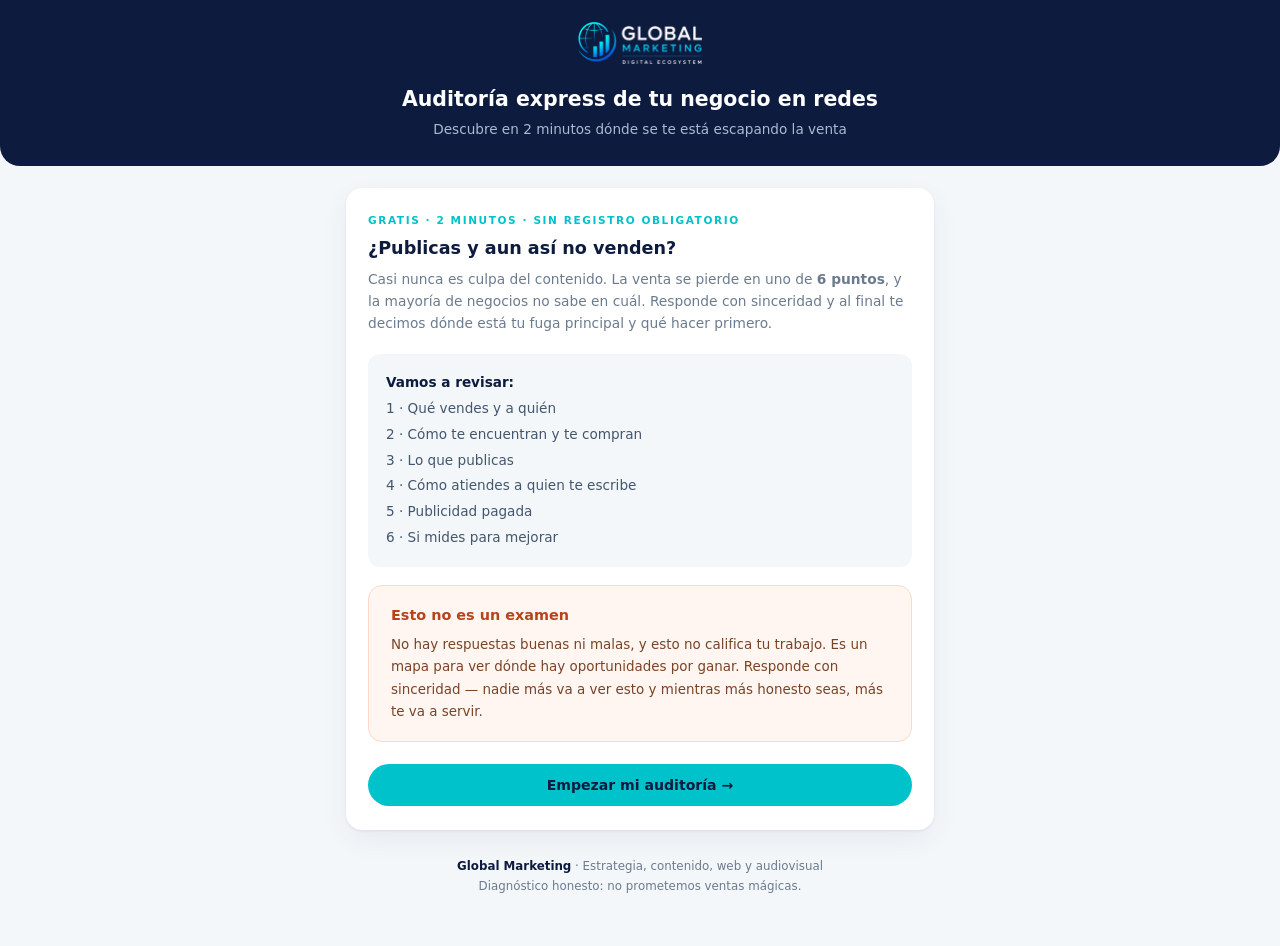
==== commit b5e2bdf7: "Actualización 012" ====
--- a/auditoria.html
+++ b/auditoria.html
@@ -2,8 +2,17 @@
 <html lang="es">
 <head>
 <meta charset="UTF-8">
-<meta name="viewport" content="width=device-width, initial-scale=1.0">
-<title>Auditoría de Embudo · Global Marketing</title>
+<meta name="viewport" content="width=device-width,initial-scale=1">
+<title>Auditoría Express de tu negocio en redes · Global Marketing</title>
+<meta name="theme-color" content="#0D1B3E">
+<meta name="description" content="Auditoría express gratuita: descubre en 2 minutos por qué tus publicaciones no convierten y qué corregir primero. Global Marketing, Cajamarca.">
+
+<!-- ══ FAVICON ══ -->
+<link rel="icon" href="assets/favicon/favicon.ico" sizes="any">
+<link rel="icon" type="image/png" sizes="32x32" href="assets/favicon/favicon-32.png">
+<link rel="icon" type="image/png" sizes="16x16" href="assets/favicon/favicon-16.png">
+<link rel="apple-touch-icon" sizes="180x180" href="assets/favicon/apple-touch-icon.png">
+<link rel="manifest" href="assets/favicon/site.webmanifest">
 
 <!-- ══ META PIXEL ══ -->
 <!-- Meta Pixel Code -->
@@ -25,1400 +34,490 @@
 <!-- End Meta Pixel Code -->
 
 <style>
-  /* ── RESET & BASE ── */
-  *, *::before, *::after { box-sizing: border-box; margin: 0; padding: 0; }
-  :root {
-    --navy:   #0D1B3E;
-    --teal:   #00C2CB;
-    --orange: #FF6B2B;
-    --white:  #FFFFFF;
-    --gray50: #F8FAFB;
-    --gray100:#EEF2F5;
-    --gray300:#C4CDD6;
-    --gray500:#7A8999;
-    --gray700:#3D4F5C;
-    --bien:   #00C2CB;
-    --mejor:  #FF6B2B;
-    --defic:  #E53E3E;
-    --radius: 12px;
-    --shadow: 0 2px 12px rgba(13,27,62,.10);
-  }
-
-  body {
-    font-family: 'Segoe UI', system-ui, -apple-system, sans-serif;
-    background: var(--gray50);
-    color: var(--navy);
-    line-height: 1.55;
-    min-height: 100vh;
-  }
-
-  /* ── HEADER ── */
-  .site-header {
-    background: var(--navy);
-    padding: 18px 32px;
-    display: flex;
-    align-items: center;
-    gap: 16px;
-  }
-  .site-header img { height: 68px; }
-  .site-header .title-block h1 {
-    color: var(--white);
-    font-size: 1.15rem;
-    font-weight: 700;
-    letter-spacing: .02em;
-  }
-  .site-header .title-block p {
-    color: var(--teal);
-    font-size: .78rem;
-    font-weight: 500;
-    text-transform: uppercase;
-    letter-spacing: .08em;
-  }
-
-  /* ── LAYOUT ── */
-  .page-body {
-    max-width: 820px;
-    margin: 0 auto;
-    padding: 28px 20px 60px;
-  }
-
-  /* ── CLIENT INFO ── */
-  .client-card {
-    background: var(--white);
-    border-radius: var(--radius);
-    box-shadow: var(--shadow);
-    padding: 24px 28px;
-    margin-bottom: 24px;
-    border-top: 4px solid var(--teal);
-  }
-  .client-card h2 {
-    font-size: 1rem;
-    color: var(--navy);
-    margin-bottom: 16px;
-    display: flex;
-    align-items: center;
-    gap: 8px;
-  }
-  .client-card h2::before { content: '📋'; }
-  .fields-row {
-    display: grid;
-    grid-template-columns: 1fr 1fr;
-    gap: 12px;
-  }
-  @media(max-width:520px){ .fields-row { grid-template-columns: 1fr; } }
-  .field label {
-    display: block;
-    font-size: .75rem;
-    font-weight: 600;
-    color: var(--gray500);
-    text-transform: uppercase;
-    letter-spacing: .06em;
-    margin-bottom: 5px;
-  }
-  .field input, .field select, .field textarea {
-    width: 100%;
-    border: 1.5px solid var(--gray300);
-    border-radius: 8px;
-    padding: 9px 12px;
-    font-size: .88rem;
-    color: var(--navy);
-    background: var(--gray50);
-    outline: none;
-    transition: border-color .2s;
-    font-family: inherit;
-  }
-  .field input:focus, .field select:focus, .field textarea:focus {
-    border-color: var(--teal);
-    background: #fff;
-  }
-  .field textarea { resize: vertical; min-height: 60px; }
-  .field.full { grid-column: 1/-1; }
-
-  /* ── PROGRESS BAR ── */
-  .progress-wrap {
-    background: var(--white);
-    border-radius: var(--radius);
-    box-shadow: var(--shadow);
-    padding: 18px 24px;
-    margin-bottom: 24px;
-    display: flex;
-    align-items: center;
-    gap: 16px;
-  }
-  .progress-label { font-size: .82rem; font-weight: 600; color: var(--gray500); white-space: nowrap; }
-  .progress-bar-bg {
-    flex: 1;
-    height: 8px;
-    background: var(--gray100);
-    border-radius: 99px;
-    overflow: hidden;
-  }
-  .progress-bar-fill {
-    height: 100%;
-    background: linear-gradient(90deg, var(--teal), #0099A8);
-    border-radius: 99px;
-    transition: width .4s ease;
-    width: 0%;
-  }
-  .progress-count { font-size: .82rem; font-weight: 700; color: var(--teal); white-space: nowrap; }
-
-  /* ── LAYER CARDS ── */
-  .layer-card {
-    background: var(--white);
-    border-radius: var(--radius);
-    box-shadow: var(--shadow);
-    margin-bottom: 20px;
-    overflow: hidden;
-  }
-  .layer-header {
-    padding: 16px 24px;
-    display: flex;
-    align-items: center;
-    gap: 14px;
-    cursor: pointer;
-    background: var(--navy);
-    transition: background .2s;
-  }
-  .layer-header:hover { background: #152348; }
-  .layer-num {
-    background: var(--teal);
-    color: var(--navy);
-    font-size: .72rem;
-    font-weight: 800;
-    padding: 3px 8px;
-    border-radius: 6px;
-    letter-spacing: .05em;
-    min-width: 36px;
-    text-align: center;
-  }
-  .layer-name {
-    color: var(--white);
-    font-size: .97rem;
-    font-weight: 700;
-    flex: 1;
-  }
-  .layer-status-badge {
-    font-size: .72rem;
-    font-weight: 700;
-    padding: 3px 10px;
-    border-radius: 99px;
-    opacity: 0;
-    transition: opacity .3s;
-  }
-  .layer-status-badge.visible { opacity: 1; }
-  .layer-status-badge.bien   { background: rgba(0,194,203,.2); color: var(--teal); }
-  .layer-status-badge.mejor  { background: rgba(255,107,43,.2); color: var(--orange); }
-  .layer-status-badge.defic  { background: rgba(229,62,62,.2); color: #FC8181; }
-  .layer-chevron {
-    color: var(--gray300);
-    font-size: 1rem;
-    transition: transform .3s;
-  }
-  .layer-card.open .layer-chevron { transform: rotate(180deg); }
-
-  .layer-body {
-    display: none;
-    padding: 0 24px 22px;
-    border-top: 1px solid var(--gray100);
-  }
-  .layer-card.open .layer-body { display: block; }
-
-  /* ── QUESTIONS ── */
-  .question-block { margin-top: 18px; }
-  .question-label {
-    font-size: .88rem;
-    font-weight: 600;
-    color: var(--gray700);
-    margin-bottom: 10px;
-  }
-  .question-options {
-    display: flex;
-    gap: 8px;
-    flex-wrap: wrap;
-  }
-  .opt-btn {
-    padding: 7px 16px;
-    border-radius: 99px;
-    border: 2px solid var(--gray300);
-    background: var(--gray50);
-    font-size: .82rem;
-    font-weight: 600;
-    cursor: pointer;
-    transition: all .18s;
-    color: var(--gray700);
-  }
-  .opt-btn:hover { border-color: var(--teal); color: var(--navy); }
-  .opt-btn.sel-bien  { border-color: var(--bien);  background: rgba(0,194,203,.1);  color: #007A80; }
-  .opt-btn.sel-mejor { border-color: var(--mejor); background: rgba(255,107,43,.1); color: #C44A0D; }
-  .opt-btn.sel-defic { border-color: var(--defic); background: rgba(229,62,62,.1);  color: #C53030; }
-
-  .notes-area {
-    margin-top: 14px;
-  }
-  .notes-area label {
-    font-size: .75rem;
-    font-weight: 600;
-    color: var(--gray500);
-    text-transform: uppercase;
-    letter-spacing: .06em;
-    display: block;
-    margin-bottom: 5px;
-  }
-  .notes-area textarea {
-    width: 100%;
-    border: 1.5px solid var(--gray300);
-    border-radius: 8px;
-    padding: 9px 12px;
-    font-size: .85rem;
-    color: var(--navy);
-    background: var(--gray50);
-    outline: none;
-    resize: vertical;
-    min-height: 96px;
-    overflow: hidden;
-    font-family: inherit;
-    transition: border-color .2s;
-  }
-  .notes-area textarea:focus { border-color: var(--teal); background: #fff; }
-
-  /* ── ALERT BOX inside layer ── */
-  .layer-alert {
-    margin-top: 16px;
-    padding: 12px 16px;
-    border-radius: 8px;
-    font-size: .83rem;
-    line-height: 1.5;
-    display: none;
-  }
-  .layer-alert.orange { background: rgba(255,107,43,.08); border-left: 3px solid var(--orange); color: #8B3A0D; display: block; }
-  .layer-alert.red    { background: rgba(229,62,62,.08);  border-left: 3px solid var(--defic);  color: #742A2A; display: block; }
-  .layer-alert.teal   { background: rgba(0,194,203,.08);  border-left: 3px solid var(--teal);   color: #005A60; display: block; }
-
-  /* ── DIAGNOSIS PANEL ── */
-  .diag-panel {
-    background: var(--navy);
-    border-radius: var(--radius);
-    box-shadow: var(--shadow);
-    padding: 28px;
-    margin-top: 28px;
-  }
-  .diag-panel h2 {
-    color: var(--white);
-    font-size: 1.05rem;
-    margin-bottom: 4px;
-    display: flex;
-    align-items: center;
-    gap: 8px;
-  }
-  .diag-panel h2::before { content: '🔍'; }
-  .diag-panel .subtitle {
-    color: var(--gray300);
-    font-size: .8rem;
-    margin-bottom: 22px;
-  }
-
-  /* score row */
-  .score-row {
-    display: flex;
-    gap: 12px;
-    margin-bottom: 24px;
-    flex-wrap: wrap;
-  }
-  .score-pill {
-    flex: 1;
-    min-width: 90px;
-    text-align: center;
-    padding: 14px 10px;
-    border-radius: 10px;
-    border: 2px solid rgba(255,255,255,.08);
-  }
-  .score-pill .num { font-size: 1.7rem; font-weight: 800; display: block; }
-  .score-pill .lbl { font-size: .66rem; font-weight: 700; text-transform: uppercase; letter-spacing: .05em; color: #E4ECF5; opacity: .92; display: block; margin-top: 2px; line-height: 1.25; }
-  .score-pill.bien  { background: rgba(0,194,203,.12); border-color: rgba(0,194,203,.3); }
-  .score-pill.bien  .num { color: var(--teal); }
-  .score-pill.mejor { background: rgba(255,107,43,.12); border-color: rgba(255,107,43,.3); }
-  .score-pill.mejor .num { color: var(--orange); }
-  .score-pill.defic { background: rgba(229,62,62,.12);  border-color: rgba(229,62,62,.3); }
-  .score-pill.defic .num { color: #FC8181; }
-  .score-pill.pend  { background: rgba(255,255,255,.05); }
-  .score-pill.pend  .num { color: var(--gray300); }
-
-  /* findings */
-  .findings-list { display: flex; flex-direction: column; gap: 10px; }
-  .finding-item {
-    border-radius: 10px;
-    padding: 14px 16px;
-    display: flex;
-    gap: 12px;
-    align-items: flex-start;
-  }
-  .finding-item.bien  { background: rgba(0,194,203,.07); }
-  .finding-item.mejor { background: rgba(255,107,43,.07); }
-  .finding-item.defic { background: rgba(229,62,62,.07); }
-  .finding-item.pend  { background: rgba(255,255,255,.04); }
-  .finding-dot {
-    width: 10px; height: 10px;
-    border-radius: 50%;
-    margin-top: 5px;
-    flex-shrink: 0;
-  }
-  .finding-item.bien  .finding-dot { background: var(--teal); }
-  .finding-item.mejor .finding-dot { background: var(--orange); }
-  .finding-item.defic .finding-dot { background: #FC8181; }
-  .finding-item.pend  .finding-dot { background: var(--gray500); }
-  .finding-name { font-size: .82rem; font-weight: 700; color: var(--white); }
-  .finding-status { font-size: .75rem; color: var(--gray300); }
-  .finding-rec { font-size: .8rem; color: rgba(255,255,255,.65); margin-top: 3px; }
-  .finding-note { font-size: .77rem; color: rgba(255,255,255,.45); font-style: italic; margin-top: 3px; }
-
-  /* general reading */
-  .general-reading {
-    margin-top: 20px;
-    padding: 16px 18px;
-    border-radius: 10px;
-    background: rgba(255,255,255,.05);
-    border: 1px solid rgba(255,255,255,.1);
-    font-size: .85rem;
-    color: rgba(255,255,255,.8);
-    line-height: 1.6;
-    min-height: 50px;
-  }
-
-  /* ── SUMMARY ── */
-  .summary-card {
-    background: var(--white);
-    border-radius: var(--radius);
-    box-shadow: var(--shadow);
-    padding: 28px;
-    margin-top: 24px;
-  }
-  .summary-card h2 {
-    font-size: 1rem;
-    color: var(--navy);
-    margin-bottom: 6px;
-    display: flex;
-    align-items: center;
-    gap: 8px;
-  }
-  .summary-card h2::before { content: '📄'; }
-  .summary-card .subtitle {
-    font-size: .78rem;
-    color: var(--gray500);
-    margin-bottom: 20px;
-  }
-  .summary-box {
-    background: var(--gray50);
-    border: 1.5px solid var(--gray100);
-    border-radius: 10px;
-    padding: 20px;
-    font-size: .85rem;
-    color: var(--navy);
-    line-height: 1.7;
-    white-space: pre-line;
-    min-height: 120px;
-  }
-  .summary-box em { color: var(--gray500); font-style: italic; }
-
-  /* ── ACTION BUTTONS ── */
-  .action-row {
-    display: flex;
-    gap: 10px;
-    margin-top: 16px;
-    flex-wrap: wrap;
-  }
-  .btn {
-    padding: 10px 22px;
-    border-radius: 99px;
-    font-size: .85rem;
-    font-weight: 700;
-    cursor: pointer;
-    border: none;
-    transition: all .18s;
-    display: inline-flex;
-    align-items: center;
-    gap: 6px;
-  }
-  .btn-primary { background: var(--teal); color: var(--navy); }
-  .btn-primary:hover { background: #00adb5; }
-  .btn-secondary { background: var(--orange); color: var(--white); }
-  .btn-secondary:hover { background: #e05820; }
-  .btn-ghost { background: transparent; color: var(--gray500); border: 1.5px solid var(--gray300); }
-  .btn-ghost:hover { border-color: var(--gray500); color: var(--navy); }
-
-  /* ── PRINT ── */
-  /* ── INFORME PDF (paginación propia A4) ── */
-  #report { position: absolute; left: -300vw; top: 0; width: 210mm; background: #fff; }
-  .rpage { width: 210mm; height: 296mm; position: relative; overflow: hidden; background: #fff; page-break-after: always; }
-  .rpage:last-child { page-break-after: auto; }
-  .rphead { position: absolute; top: 0; left: 0; right: 0; height: 22mm; background: var(--navy); display: flex; align-items: center; gap: 14px; padding: 0 13mm; }
-  .rphead img { height: 12mm; width: auto; }
-  .rptitles h1 { color: #fff; font-size: 13px; font-weight: 700; margin: 0; line-height: 1.2; }
-  .rptitles p { color: var(--teal); font-size: 8.5px; text-transform: uppercase; letter-spacing: .08em; margin: 0; font-weight: 600; }
-  .rpmeta { margin-left: auto; color: #fff; font-size: 9.5px; font-weight: 600; text-align: right; opacity: .92; max-width: 55mm; }
-  .rcontent { position: absolute; top: 29mm; left: 13mm; right: 13mm; bottom: 17mm; overflow: hidden; }
-  .rfooter { position: absolute; bottom: 6mm; left: 13mm; right: 13mm; display: flex; justify-content: space-between; align-items: center; font-size: 9px; color: var(--gray500); border-top: 1px solid #E2E9F2; padding-top: 4px; font-weight: 600; }
-  .rfooter b { color: var(--navy); }
-
-  .rb { font-size: 11.5px; line-height: 1.55; color: var(--navy); font-family: 'Segoe UI', system-ui, -apple-system, sans-serif; }
-  .rb-clientinfo { display: grid; grid-template-columns: 1fr 1fr; gap: 7px 18px; background: var(--gray50); border: 1px solid var(--gray100); border-left: 3px solid var(--teal); border-radius: 8px; padding: 12px 16px; margin-bottom: 12px; }
-  .ci-row span, .ci-goal span { display: block; font-size: 8px; text-transform: uppercase; letter-spacing: .07em; color: var(--gray500); font-weight: 700; }
-  .ci-row b, .ci-goal b { font-weight: 600; }
-  .ci-goal { grid-column: 1/-1; }
-  .rb-result { display: flex; gap: 8px; margin-bottom: 6px; }
-  .rpill { flex: 1; text-align: center; border-radius: 8px; padding: 7px 4px; font-size: 9.5px; font-weight: 700; color: #fff; }
-  .rpill b { display: block; font-size: 16px; }
-  .rpill.bien { background: var(--teal); color: #06343D; }
-  .rpill.mejor { background: var(--orange); }
-  .rpill.defic { background: var(--defic); }
-  .rpill.pend { background: var(--gray300); color: var(--gray700); }
-  .rb-layerhead { display: flex; align-items: center; gap: 10px; background: var(--navy); color: #fff; border-radius: 8px; padding: 8px 14px; margin: 12px 0 7px; font-weight: 700; font-size: 12px; }
-  .rb-layerhead .lnum { color: var(--teal); }
-  .rb-layerhead .chip { margin-left: auto; font-size: 9.5px; border-radius: 99px; padding: 3px 10px; font-weight: 700; }
-  .chip.bien { background: var(--teal); color: #06343D; }
-  .chip.mejor { background: var(--orange); color: #fff; }
-  .chip.defic { background: var(--defic); color: #fff; }
-  .chip.pend { background: var(--gray300); color: var(--gray700); }
-  .rb-q { display: flex; align-items: flex-start; gap: 10px; justify-content: space-between; padding: 5px 4px; border-bottom: 1px solid var(--gray100); }
-  .rb-q .qt { flex: 1; }
-  .achip { flex: none; font-size: 9.5px; font-weight: 700; border-radius: 99px; padding: 2px 10px; white-space: nowrap; }
-  .achip.bien { background: rgba(0,194,203,.15); color: #007A80; }
-  .achip.mejor { background: rgba(255,107,43,.15); color: #C44A0D; }
-  .achip.defic { background: rgba(229,62,62,.13); color: #C53030; }
-  .achip.pend { background: var(--gray100); color: var(--gray500); }
-  .rb-rec { margin-top: 7px; background: rgba(0,194,203,.08); border-left: 3px solid var(--teal); border-radius: 6px; padding: 7px 12px; }
-  .rb-notelabel { margin-top: 8px; font-size: 8.5px; text-transform: uppercase; letter-spacing: .07em; color: var(--gray500); font-weight: 700; }
-  .rb-note { background: var(--gray50); border: 1px solid var(--gray100); border-radius: 6px; padding: 8px 12px; margin-top: 4px; white-space: pre-wrap; }
-  .rb-sechead { margin: 16px 0 8px; font-size: 12.5px; font-weight: 800; border-bottom: 2px solid var(--teal); padding-bottom: 4px; }
-  .rb-general { background: var(--navy); color: #fff; border-radius: 8px; padding: 12px 16px; }
-  .rb-general strong { color: var(--teal); }
-  .rb-step { padding: 4px 2px; }
-  .rb-step b { color: var(--orange); }
-  .rb-closing { margin-top: 16px; font-size: 9.5px; color: var(--gray500); border-top: 1px solid #E2E9F2; padding-top: 8px; text-align: center; }
-
-  @media print {
-    @page { size: A4; margin: 0; }
-    html, body { margin: 0; padding: 0; background: #fff; }
-    .site-header, .page-body { display: none !important; }
-    #report { position: static; left: 0; width: auto; }
-    #report * { -webkit-print-color-adjust: exact; print-color-adjust: exact; }
-  }
+:root{
+  --navy:#0D1B3E; --navy2:#152A55; --teal:#00C2CB; --orange:#FF6B2B;
+  --ink:#1B2A41; --muted:#6B7B8F; --line:#E3E9EF; --card:#fff;
+  --ok:#0E9F6E; --okbg:#E7F6EF; --mid:#E8A317; --midbg:#FDF3DF; --bad:#E23D3D; --badbg:#FCE9E9;
+}
+*{box-sizing:border-box;margin:0;padding:0}
+body{font-family:'Segoe UI',system-ui,-apple-system,sans-serif;color:var(--ink);line-height:1.55;background:#F4F7FA}
+.app{max-width:620px;margin:0 auto;padding:0 16px 50px}
+
+/* ── HEAD ── */
+.gm-head{background:var(--navy);border-radius:0 0 20px 20px;padding:22px 22px 26px;text-align:center;margin-bottom:22px}
+.gm-head img{height:42px;margin-bottom:14px}
+.gm-head h1{color:#fff;font-size:1.28rem;font-weight:750;line-height:1.3}
+.gm-head p{color:#A9BBD1;font-size:.85rem;margin-top:7px}
+
+/* ── PROGRESS ── */
+.pwrap{display:flex;align-items:center;gap:12px;margin-bottom:18px}
+.pbar{flex:1;height:6px;background:#DCE4EC;border-radius:99px;overflow:hidden}
+.pfill{height:100%;background:linear-gradient(90deg,var(--teal),#0096A0);width:0;transition:width .35s}
+.pnum{font-size:.74rem;font-weight:800;color:var(--muted);white-space:nowrap}
+
+/* ── CARD ── */
+.card{background:var(--card);border-radius:16px;box-shadow:0 1px 3px rgba(13,27,62,.07),0 10px 28px rgba(13,27,62,.06);padding:24px 22px;margin-bottom:16px}
+.eyebrow{font-size:.66rem;font-weight:800;color:var(--teal);text-transform:uppercase;letter-spacing:.15em;margin-bottom:6px}
+.card h2{font-size:1.1rem;margin-bottom:6px;color:var(--navy)}
+.card .sub{font-size:.86rem;color:var(--muted);margin-bottom:20px;line-height:1.6}
+
+.q{padding:16px 0;border-top:1px solid var(--line)}
+.q:first-of-type{border-top:0;padding-top:0}
+.q .qt{font-size:.9rem;font-weight:650;margin-bottom:11px;line-height:1.45}
+.opts{display:flex;flex-direction:column;gap:8px}
+.opt{text-align:left;padding:12px 16px;border:1.8px solid var(--line);background:#FBFCFD;border-radius:11px;font-size:.87rem;font-weight:600;color:#41556E;cursor:pointer;transition:.15s;font-family:inherit;display:flex;align-items:center;gap:11px}
+.opt:hover{border-color:var(--teal)}
+.opt .mk{width:17px;height:17px;border-radius:50%;border:2px solid #C4CFDB;flex-shrink:0;transition:.15s}
+.opt.on{border-color:var(--navy);background:#F4F8FC;color:var(--navy)}
+.opt.on .mk{border-color:var(--navy);background:var(--navy);box-shadow:inset 0 0 0 3px #fff}
+.opt[disabled]{opacity:.4;pointer-events:none}
+.na{font-size:.8rem;color:var(--muted);font-style:italic;padding:10px 0}
+
+/* ── NAV ── */
+.nav{display:flex;gap:10px;margin-top:22px}
+.btn{padding:13px 24px;border-radius:99px;border:0;font-size:.88rem;font-weight:750;cursor:pointer;font-family:inherit;transition:.16s;display:inline-flex;align-items:center;justify-content:center;gap:8px}
+.btn-p{background:var(--teal);color:var(--navy);flex:1}
+.btn-p:hover{background:#00A8B0}
+.btn-p:disabled{background:#DCE4EC;color:#98A7B7;cursor:not-allowed}
+.btn-g{background:transparent;color:var(--muted);border:1.6px solid var(--line)}
+.btn-g:hover{border-color:var(--muted);color:var(--ink)}
+.btn-wa{background:#25D366;color:#fff;width:100%;padding:16px;font-size:.95rem}
+.btn-wa:hover{background:#1EB955}
+.skip{display:block;width:100%;text-align:center;background:0;border:0;color:var(--muted);font-size:.82rem;text-decoration:underline;cursor:pointer;margin-top:14px;font-family:inherit}
+.skip:hover{color:var(--navy)}
+
+/* ── FORM ── */
+.f{margin-bottom:14px}
+.f label{display:block;font-size:.68rem;font-weight:800;color:var(--muted);text-transform:uppercase;letter-spacing:.09em;margin-bottom:6px}
+.f input{width:100%;border:1.8px solid var(--line);border-radius:11px;padding:12px 14px;font-size:.9rem;font-family:inherit;background:#FBFCFD;outline:0;transition:.16s}
+.f input:focus{border-color:var(--teal);background:#fff}
+.privacy{font-size:.75rem;color:var(--muted);line-height:1.55;background:#F4F7FA;border-radius:10px;padding:12px 14px;margin-top:4px}
+
+/* ── RESULT ── */
+.verdict{background:var(--navy);border-radius:16px;padding:26px 24px;margin-bottom:16px}
+.verdict .vl{font-size:.64rem;font-weight:800;color:var(--teal);text-transform:uppercase;letter-spacing:.16em;margin-bottom:12px}
+.verdict h2{color:#fff;font-size:1.15rem;line-height:1.4;margin-bottom:10px}
+.verdict p{color:#D3DEEC;font-size:.89rem;line-height:1.7}
+.verdict .hi{color:var(--teal);font-weight:650}
+
+.tally{display:flex;gap:9px;margin-bottom:16px}
+.tl{flex:1;background:#fff;border-radius:13px;padding:15px 8px;text-align:center;box-shadow:0 1px 3px rgba(13,27,62,.07)}
+.tl b{display:block;font-size:1.6rem;font-weight:800;line-height:1}
+.tl span{font-size:.66rem;font-weight:700;color:var(--muted);text-transform:uppercase;letter-spacing:.07em}
+.tl.g b{color:var(--ok)} .tl.y b{color:var(--mid)} .tl.r b{color:var(--bad)}
+
+.arow{background:#fff;border-radius:13px;padding:16px 18px;margin-bottom:10px;box-shadow:0 1px 3px rgba(13,27,62,.06);border-left:4px solid}
+.arow.g{border-color:var(--ok)} .arow.y{border-color:var(--mid)} .arow.r{border-color:var(--bad)}
+.arow .ah{display:flex;align-items:center;gap:10px;margin-bottom:7px}
+.arow .an{font-size:.93rem;font-weight:700;color:var(--navy);flex:1}
+.tag{font-size:.64rem;font-weight:800;padding:4px 11px;border-radius:99px;white-space:nowrap}
+.tag.g{background:var(--okbg);color:#0A6E4D}
+.tag.y{background:var(--midbg);color:#8A6100}
+.tag.r{background:var(--badbg);color:#A82121}
+.arow p{font-size:.84rem;color:#4A5F76;line-height:1.62}
+
+.sec-t{font-size:1rem;font-weight:750;color:var(--navy);margin:26px 0 12px;padding-bottom:8px;border-bottom:2.5px solid var(--teal)}
+
+.favor{background:var(--okbg);border:1.5px solid #BFE8D5;border-radius:14px;padding:18px 22px}
+.favor li{list-style:none;font-size:.86rem;color:#2E4A3E;padding:5px 0 5px 25px;position:relative;line-height:1.6}
+.favor li::before{content:'✔';position:absolute;left:0;color:var(--ok);font-weight:800}
+
+.step{display:flex;gap:14px;background:#fff;border-radius:13px;padding:16px 18px;margin-bottom:10px;box-shadow:0 1px 3px rgba(13,27,62,.06)}
+.sb{width:29px;height:29px;border-radius:50%;background:var(--orange);color:#fff;font-weight:800;font-size:.82rem;display:flex;align-items:center;justify-content:center;flex-shrink:0}
+.step.later .sb{background:transparent;border:2px solid var(--teal);color:var(--teal)}
+.step h4{font-size:.9rem;color:var(--navy);margin-bottom:3px}
+.step .lat{font-size:.6rem;font-weight:800;color:var(--orange);text-transform:uppercase;letter-spacing:.13em;display:block;margin-bottom:2px}
+.step p{font-size:.83rem;color:#4A5F76;line-height:1.6}
+
+.honest{background:#FFF6F1;border:1.5px solid #FFD9C4;border-radius:14px;padding:18px 22px;margin-top:22px}
+.honest h4{font-size:.9rem;color:#B7431A;margin-bottom:8px}
+.honest p{font-size:.84rem;color:#7A4325;line-height:1.65}
+
+.cta{background:var(--navy);border-radius:16px;padding:26px 24px;margin-top:18px;text-align:center}
+.cta h3{color:#fff;font-size:1.08rem;margin-bottom:8px}
+.cta p{color:#B9C9DC;font-size:.86rem;line-height:1.65;margin-bottom:18px}
+.cta .fine{font-size:.74rem;color:#7E93AE;margin-top:12px;margin-bottom:0}
+
+.foot{text-align:center;font-size:.74rem;color:var(--muted);margin-top:26px;line-height:1.7}
+.foot b{color:var(--navy)}
+.hidden{display:none!important}
 </style>
 </head>
 <body>
 
-<!-- HEADER -->
-<header class="site-header">
-  <img src="[data-uri]" alt="Global Marketing" id="brandLogo">
-  <div class="title-block">
-    <h1>Auditoría de Embudo de Ventas</h1>
-    <p>Global Marketing · Diagnóstico estratégico</p>
-  </div>
-</header>
-
-<div class="page-body">
-
-  <!-- CLIENT INFO -->
-  <div class="client-card">
-    <h2>Datos del negocio</h2>
-    <div class="fields-row">
-      <div class="field">
-        <label>Nombre del negocio</label>
-        <input type="text" id="biz-name" placeholder="Ej. Moda Cajamarca">
+<div class="gm-head">
+  <img src="[data-uri]